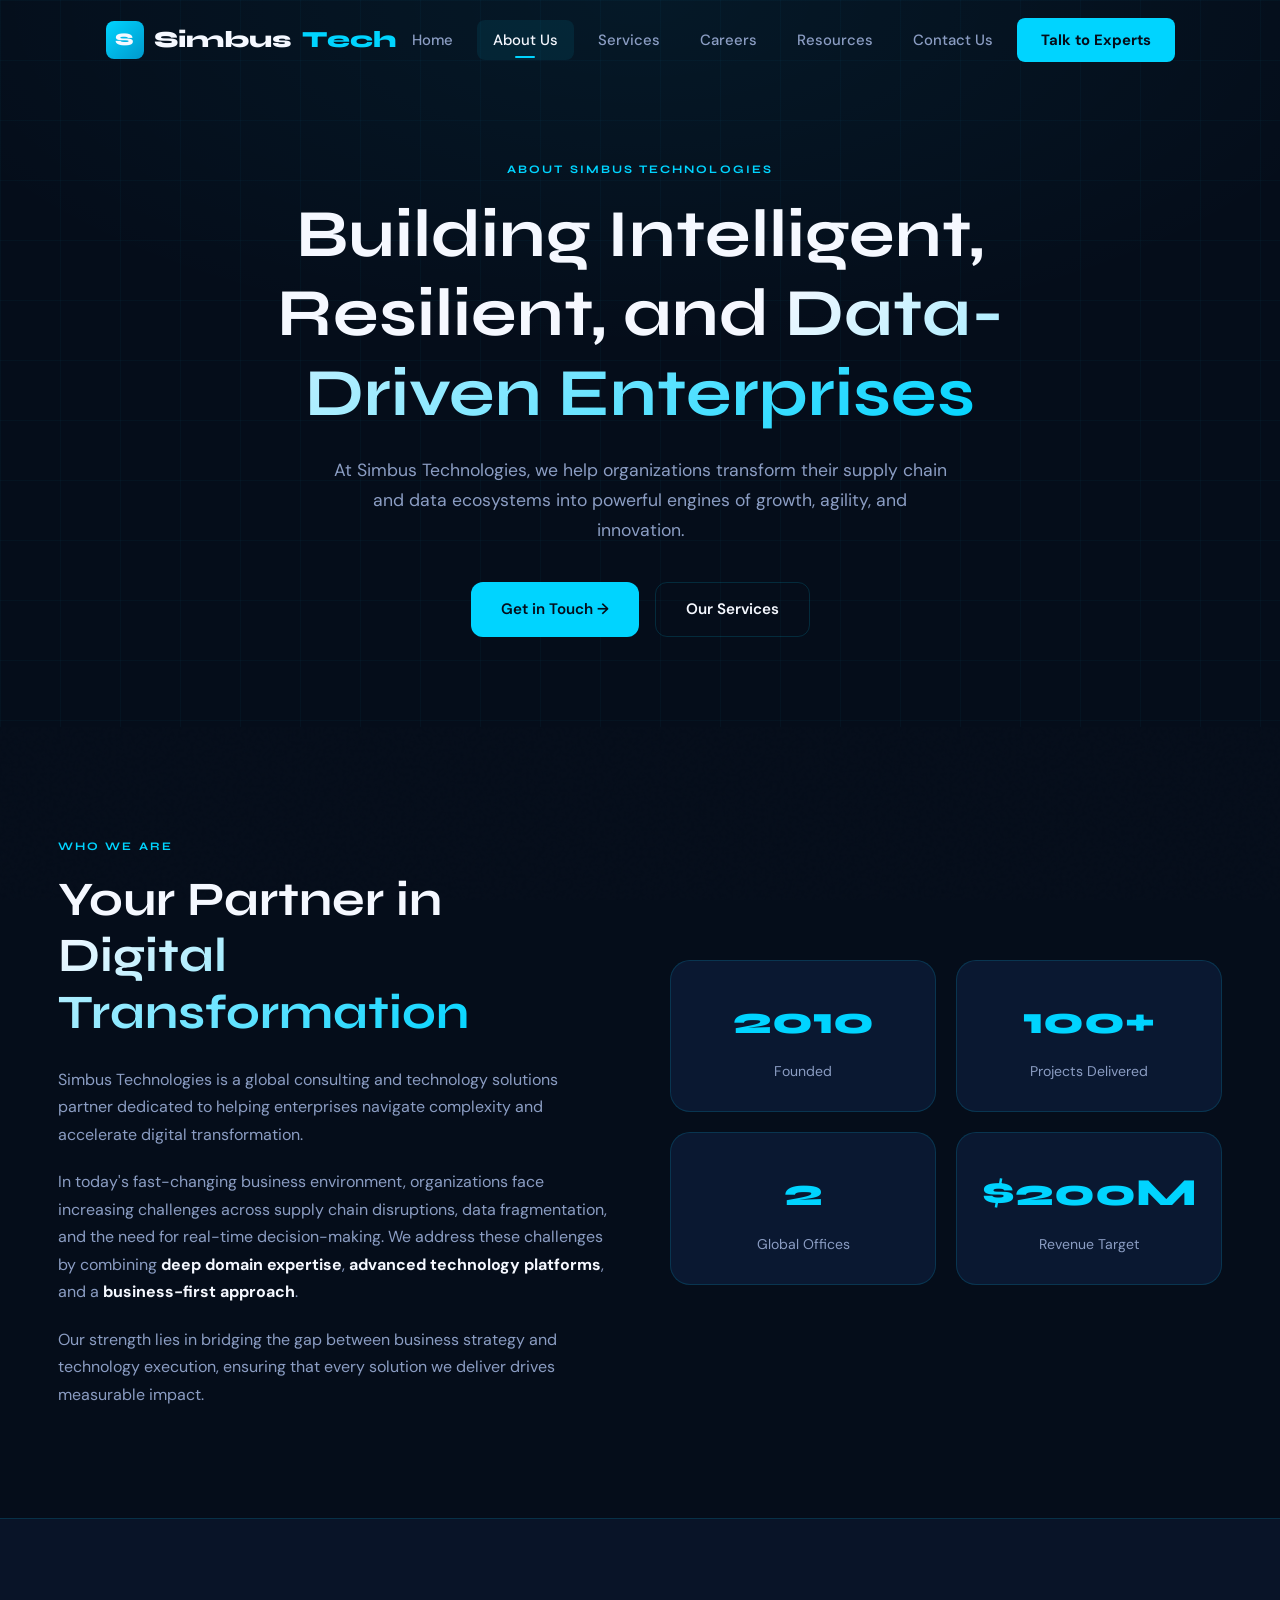
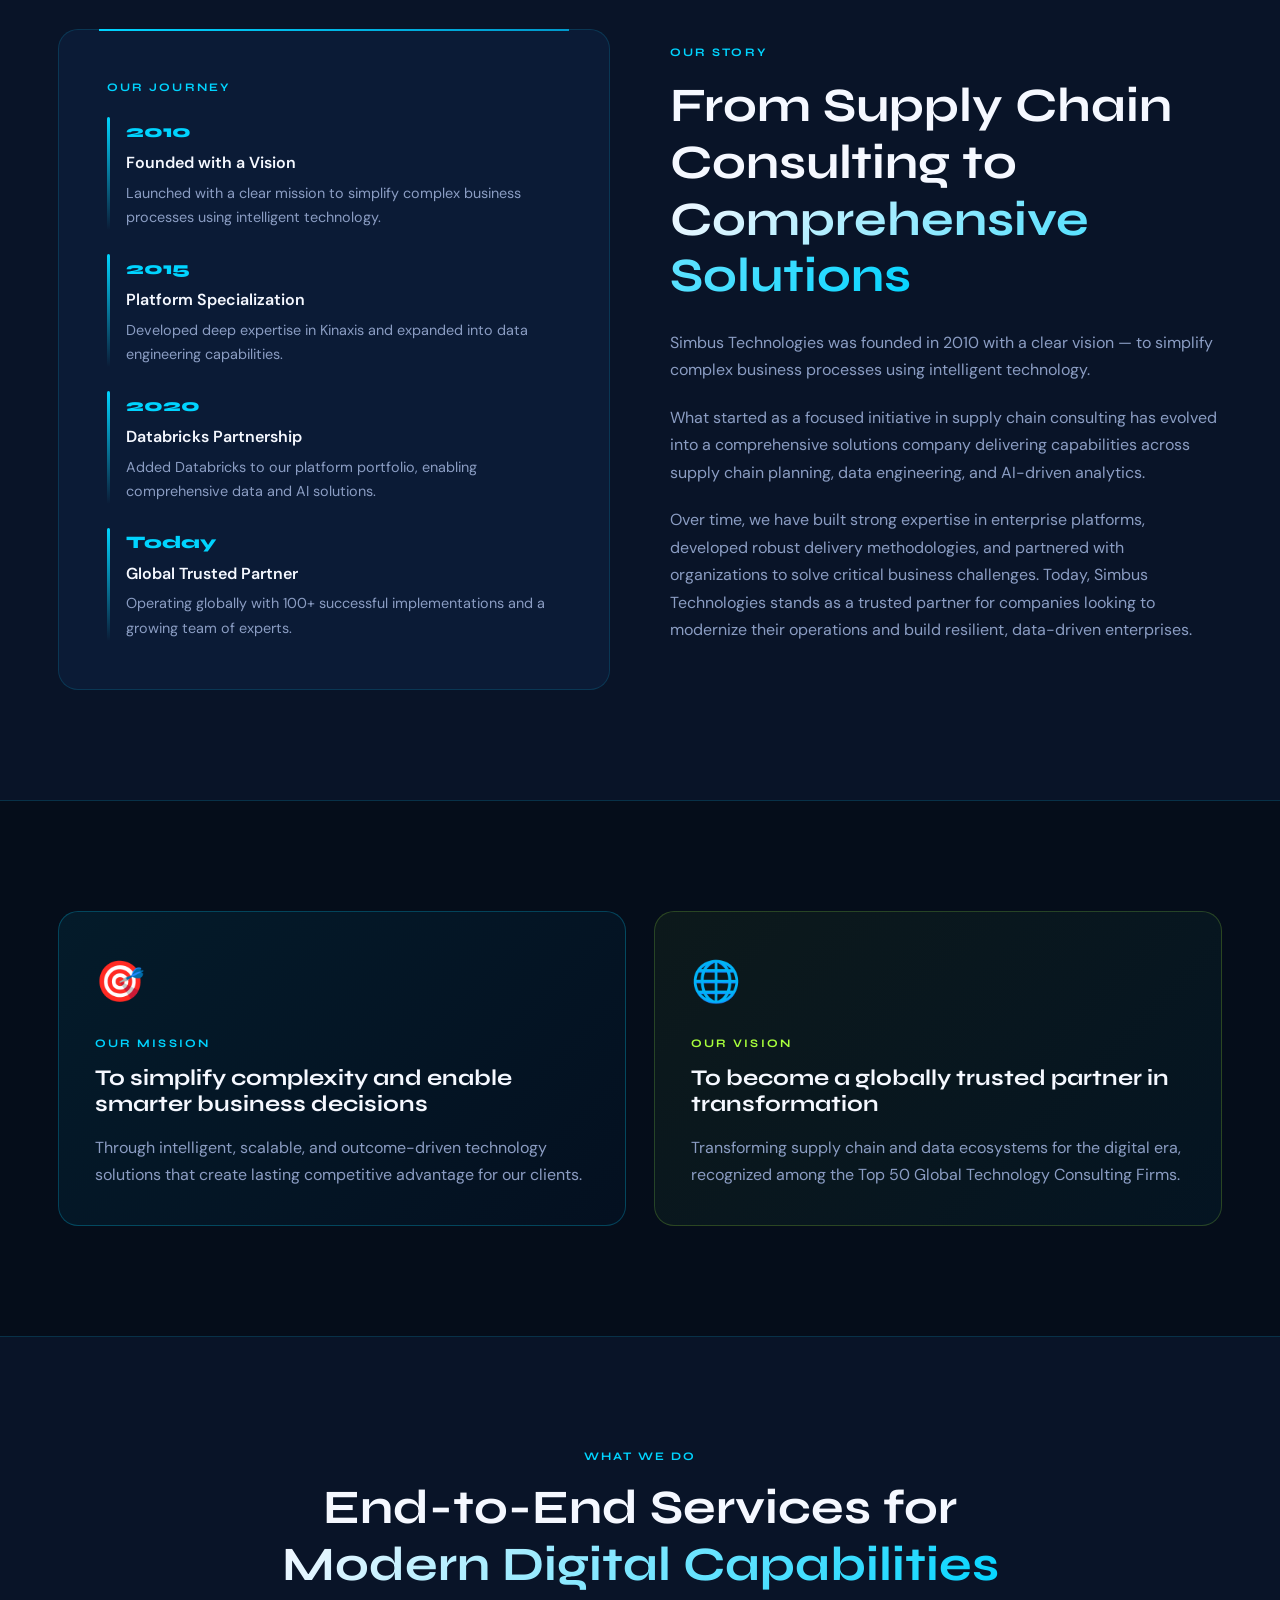
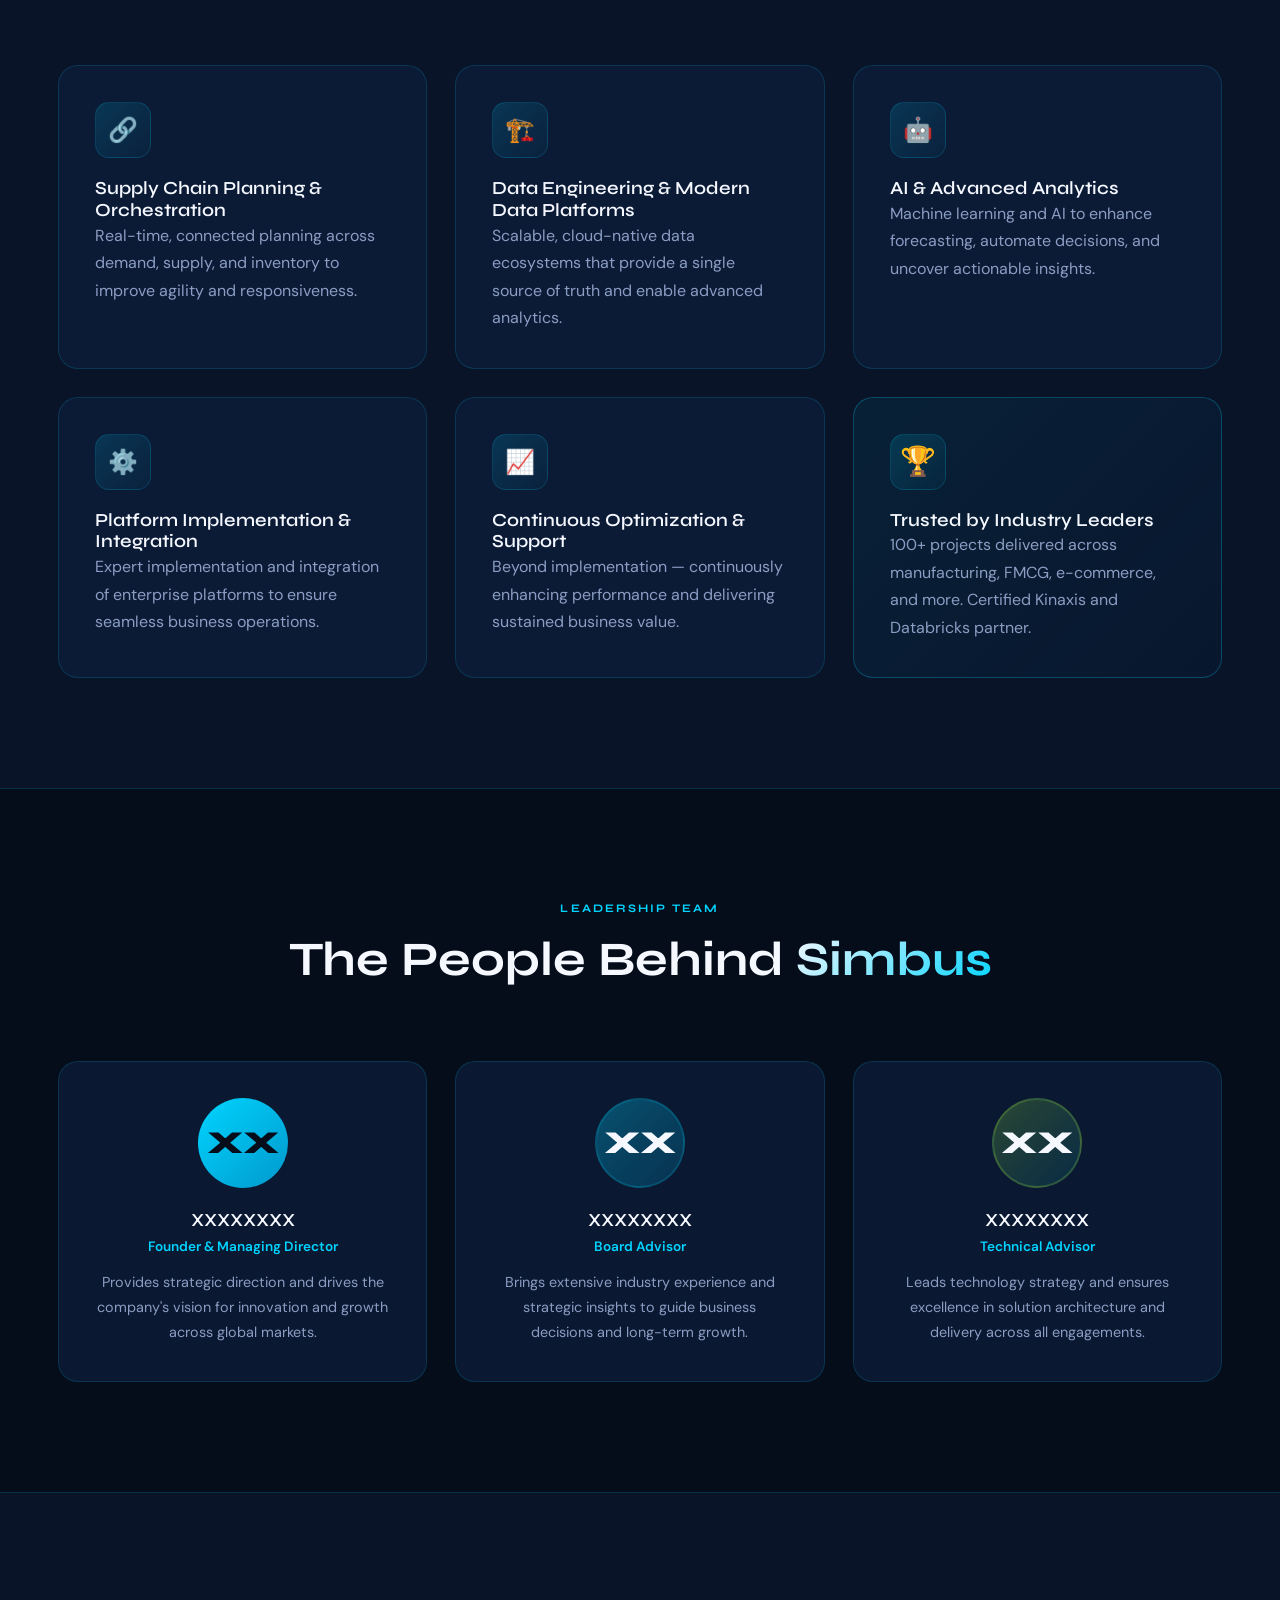
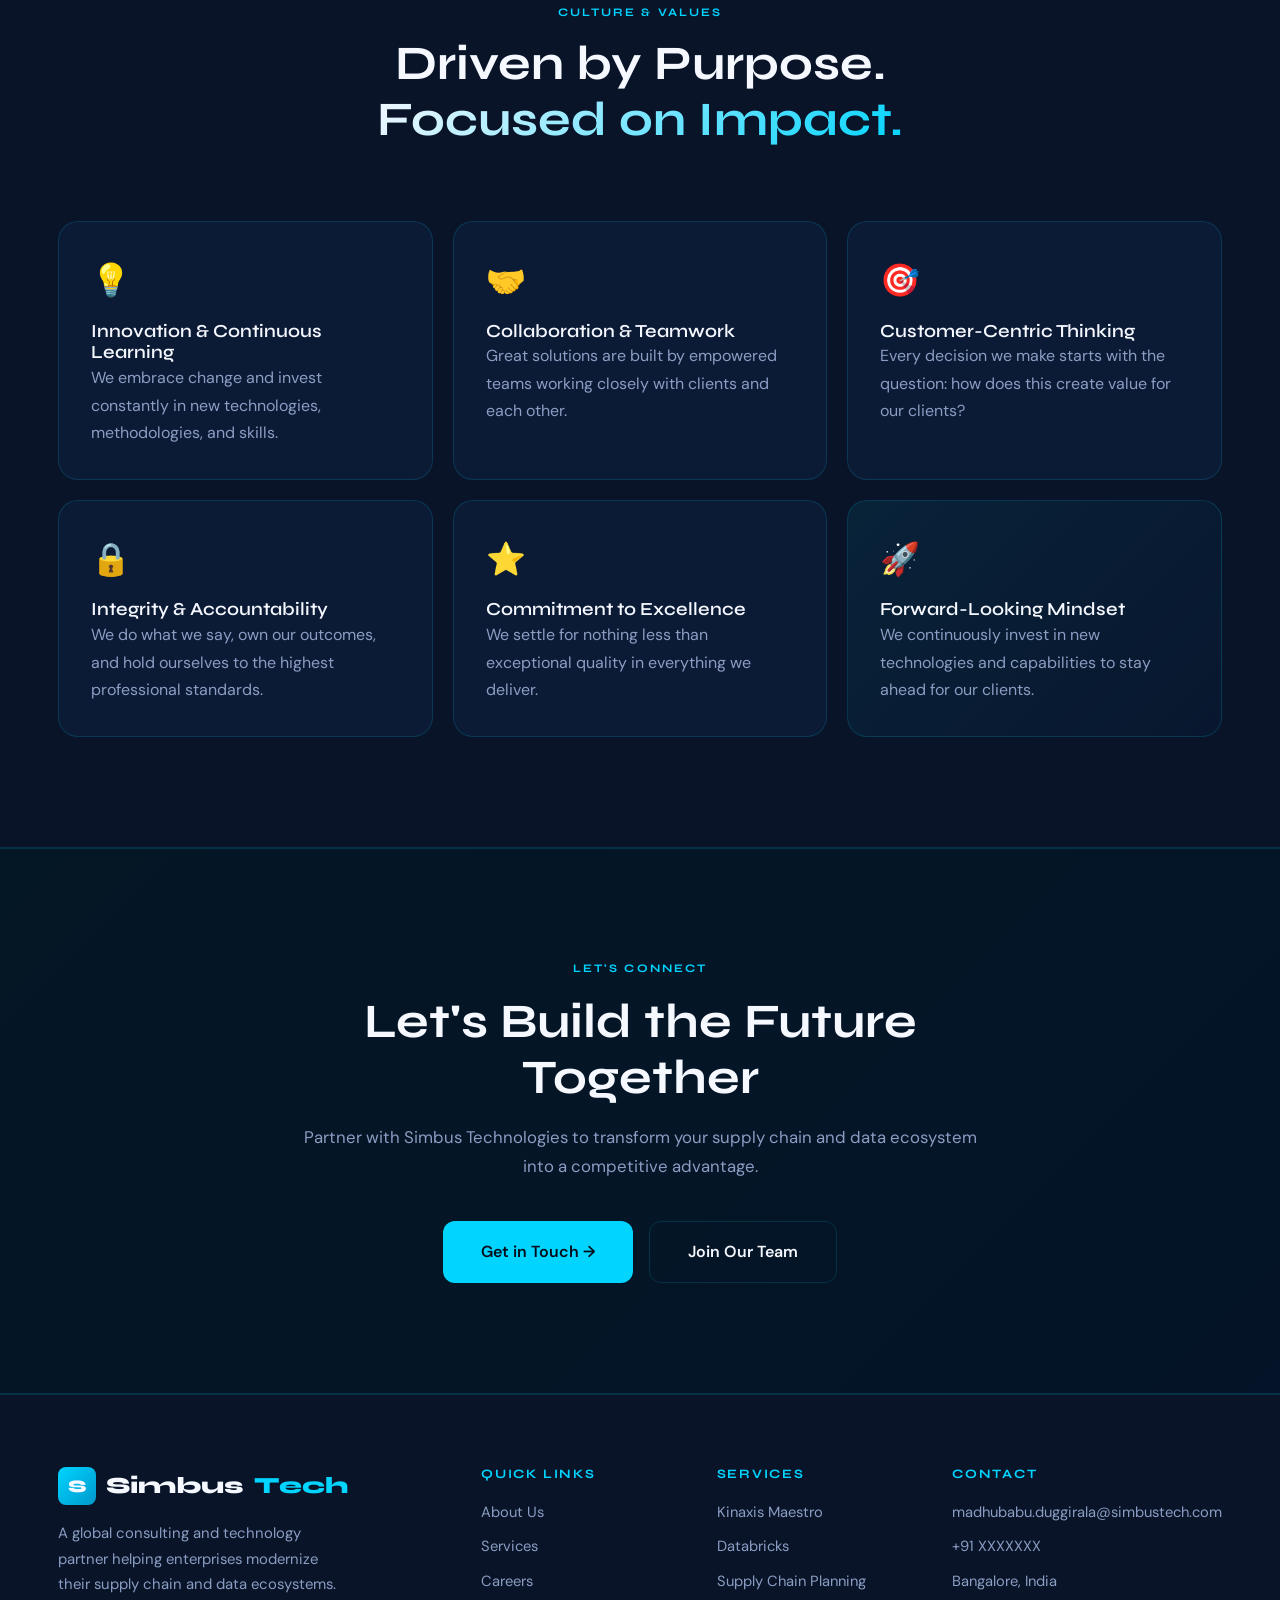
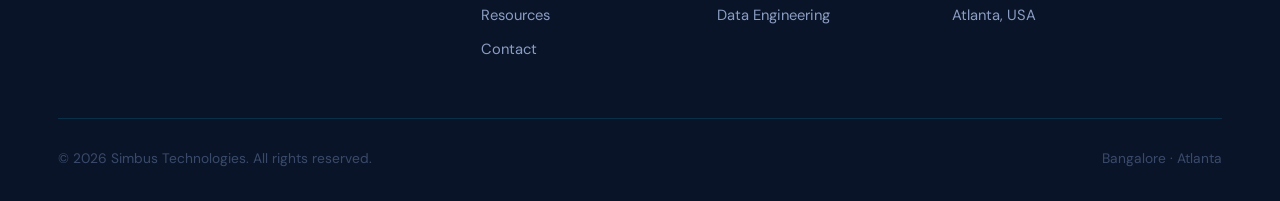
==== about.html @ a3c271dd "initial commit" ====
<!DOCTYPE html>
<html lang="en">
<head>
<meta charset="UTF-8">
<meta name="viewport" content="width=device-width, initial-scale=1.0">
<title>About Us — Simbus Technologies</title>
<meta name="description" content="Learn about Simbus Technologies — our story, mission, vision, leadership team, and the values that drive us.">
<link rel="stylesheet" href="css/styles.css">
<link rel="icon" href="data:image/svg+xml,<svg xmlns='http://www.w3.org/2000/svg' viewBox='0 0 32 32'><rect width='32' height='32' rx='8' fill='%2300D4FF'/><text y='22' x='5' font-size='18' font-family='sans-serif' font-weight='800' fill='%23050D1A'>S</text></svg>">
</head>
<body>

<!-- ── NAVIGATION ──────────────────────────────────────────── -->
<nav class="nav">
  <div class="container">
    <div class="nav-inner">
      <a href="index.html" class="logo">
        <div class="logo-icon">S</div>
        Simbus<span>Tech</span>
      </a>
      <div class="nav-links">
        <a href="index.html">Home</a>
        <a href="about.html" class="active">About Us</a>
        <a href="services.html">Services</a>
        <a href="careers.html">Careers</a>
        <a href="resources.html">Resources</a>
        <a href="contact.html">Contact Us</a>
        <a href="contact.html" class="btn btn-primary nav-cta">Talk to Experts</a>
      </div>
      <button class="hamburger" aria-label="Menu"><span></span><span></span><span></span></button>
    </div>
  </div>
</nav>
<div class="mobile-menu">
  <button class="mobile-menu-close">✕</button>
  <a href="index.html">Home</a>
  <a href="about.html">About Us</a>
  <a href="services.html">Services</a>
  <a href="careers.html">Careers</a>
  <a href="resources.html">Resources</a>
  <a href="contact.html">Contact Us</a>
</div>

<!-- ── PAGE HERO ───────────────────────────────────────────── -->
<section class="page-hero">
  <div class="page-hero-grid"></div>
  <div class="container">
    <div class="page-hero-content">
      <div class="label" style="margin-bottom:16px;">About Simbus Technologies</div>
      <h1>Building Intelligent, Resilient, and <span class="gradient-text">Data-Driven Enterprises</span></h1>
      <p>At Simbus Technologies, we help organizations transform their supply chain and data ecosystems into powerful engines of growth, agility, and innovation.</p>
      <div class="d-flex gap-16 justify-center flex-wrap">
        <a href="contact.html" class="btn btn-primary">Get in Touch →</a>
        <a href="services.html" class="btn btn-outline">Our Services</a>
      </div>
    </div>
  </div>
</section>

<!-- ── WHO WE ARE ──────────────────────────────────────────── -->
<section class="section">
  <div class="container">
    <div class="grid-2">
      <div class="fade-up">
        <div class="label" style="margin-bottom:16px;">Who We Are</div>
        <h2 style="margin-bottom:24px;">Your Partner in <span class="gradient-text">Digital Transformation</span></h2>
        <p style="margin-bottom:20px;">Simbus Technologies is a global consulting and technology solutions partner dedicated to helping enterprises navigate complexity and accelerate digital transformation.</p>
        <p style="margin-bottom:20px;">In today's fast-changing business environment, organizations face increasing challenges across supply chain disruptions, data fragmentation, and the need for real-time decision-making. We address these challenges by combining <strong style="color:var(--white);">deep domain expertise</strong>, <strong style="color:var(--white);">advanced technology platforms</strong>, and a <strong style="color:var(--white);">business-first approach</strong>.</p>
        <p>Our strength lies in bridging the gap between business strategy and technology execution, ensuring that every solution we deliver drives measurable impact.</p>
      </div>
      <div class="fade-up delay-2">
        <div style="display:grid;grid-template-columns:1fr 1fr;gap:20px;">
          <div class="card" style="text-align:center;padding:28px 20px;">
            <div style="font-size:2.4rem;font-family:var(--font-head);font-weight:800;color:var(--electric);margin-bottom:8px;">2010</div>
            <div style="font-size:0.88rem;color:var(--grey-300);">Founded</div>
          </div>
          <div class="card" style="text-align:center;padding:28px 20px;">
            <div style="font-size:2.4rem;font-family:var(--font-head);font-weight:800;color:var(--electric);margin-bottom:8px;">100+</div>
            <div style="font-size:0.88rem;color:var(--grey-300);">Projects Delivered</div>
          </div>
          <div class="card" style="text-align:center;padding:28px 20px;">
            <div style="font-size:2.4rem;font-family:var(--font-head);font-weight:800;color:var(--electric);margin-bottom:8px;">2</div>
            <div style="font-size:0.88rem;color:var(--grey-300);">Global Offices</div>
          </div>
          <div class="card" style="text-align:center;padding:28px 20px;">
            <div style="font-size:2.4rem;font-family:var(--font-head);font-weight:800;color:var(--electric);margin-bottom:8px;">$200M</div>
            <div style="font-size:0.88rem;color:var(--grey-300);">Revenue Target</div>
          </div>
        </div>
      </div>
    </div>
  </div>
</section>

<!-- ── OUR STORY ───────────────────────────────────────────── -->
<section class="section" style="background:var(--navy-mid);border-top:1px solid var(--border);border-bottom:1px solid var(--border);">
  <div class="container">
    <div class="grid-2">
      <div class="fade-up">
        <div style="position:relative;padding:48px;background:var(--card-bg);border:1px solid var(--border);border-radius:var(--radius-lg);">
          <div style="position:absolute;top:-1px;left:40px;right:40px;height:2px;background:linear-gradient(90deg,var(--electric),var(--electric-2));"></div>
          <div class="label" style="margin-bottom:20px;">Our Journey</div>
          <div style="display:flex;flex-direction:column;gap:24px;">
            <div style="display:flex;gap:16px;">
              <div style="width:3px;background:linear-gradient(180deg,var(--electric),transparent);border-radius:2px;flex-shrink:0;"></div>
              <div>
                <div style="font-family:var(--font-head);font-weight:800;color:var(--electric);font-size:1.1rem;margin-bottom:4px;">2010</div>
                <div style="font-weight:600;color:var(--white);margin-bottom:4px;">Founded with a Vision</div>
                <p style="font-size:0.9rem;">Launched with a clear mission to simplify complex business processes using intelligent technology.</p>
              </div>
            </div>
            <div style="display:flex;gap:16px;">
              <div style="width:3px;background:linear-gradient(180deg,var(--electric),transparent);border-radius:2px;flex-shrink:0;"></div>
              <div>
                <div style="font-family:var(--font-head);font-weight:800;color:var(--electric);font-size:1.1rem;margin-bottom:4px;">2015</div>
                <div style="font-weight:600;color:var(--white);margin-bottom:4px;">Platform Specialization</div>
                <p style="font-size:0.9rem;">Developed deep expertise in Kinaxis and expanded into data engineering capabilities.</p>
              </div>
            </div>
            <div style="display:flex;gap:16px;">
              <div style="width:3px;background:linear-gradient(180deg,var(--electric),transparent);border-radius:2px;flex-shrink:0;"></div>
              <div>
                <div style="font-family:var(--font-head);font-weight:800;color:var(--electric);font-size:1.1rem;margin-bottom:4px;">2020</div>
                <div style="font-weight:600;color:var(--white);margin-bottom:4px;">Databricks Partnership</div>
                <p style="font-size:0.9rem;">Added Databricks to our platform portfolio, enabling comprehensive data and AI solutions.</p>
              </div>
            </div>
            <div style="display:flex;gap:16px;">
              <div style="width:3px;background:linear-gradient(180deg,var(--electric),transparent);border-radius:2px;flex-shrink:0;"></div>
              <div>
                <div style="font-family:var(--font-head);font-weight:800;color:var(--electric);font-size:1.1rem;margin-bottom:4px;">Today</div>
                <div style="font-weight:600;color:var(--white);margin-bottom:4px;">Global Trusted Partner</div>
                <p style="font-size:0.9rem;">Operating globally with 100+ successful implementations and a growing team of experts.</p>
              </div>
            </div>
          </div>
        </div>
      </div>
      <div class="fade-up delay-2">
        <div class="label" style="margin-bottom:16px;">Our Story</div>
        <h2 style="margin-bottom:24px;">From Supply Chain Consulting to <span class="gradient-text">Comprehensive Solutions</span></h2>
        <p style="margin-bottom:20px;">Simbus Technologies was founded in 2010 with a clear vision — to simplify complex business processes using intelligent technology.</p>
        <p style="margin-bottom:20px;">What started as a focused initiative in supply chain consulting has evolved into a comprehensive solutions company delivering capabilities across supply chain planning, data engineering, and AI-driven analytics.</p>
        <p style="margin-bottom:32px;">Over time, we have built strong expertise in enterprise platforms, developed robust delivery methodologies, and partnered with organizations to solve critical business challenges. Today, Simbus Technologies stands as a trusted partner for companies looking to modernize their operations and build resilient, data-driven enterprises.</p>
      </div>
    </div>
  </div>
</section>

<!-- ── MISSION & VISION ────────────────────────────────────── -->
<section class="section">
  <div class="container">
    <div style="display:grid;grid-template-columns:1fr 1fr;gap:28px;" class="fade-up">
      <div class="card" style="background:linear-gradient(135deg,rgba(0,212,255,0.07),rgba(0,99,204,0.04));border-color:rgba(0,212,255,0.25);">
        <div style="font-size:2.5rem;margin-bottom:20px;">🎯</div>
        <div class="label" style="margin-bottom:12px;">Our Mission</div>
        <h3 style="margin-bottom:16px;font-size:1.4rem;">To simplify complexity and enable smarter business decisions</h3>
        <p>Through intelligent, scalable, and outcome-driven technology solutions that create lasting competitive advantage for our clients.</p>
      </div>
      <div class="card" style="background:linear-gradient(135deg,rgba(168,255,60,0.05),rgba(0,212,255,0.04));border-color:rgba(168,255,60,0.2);">
        <div style="font-size:2.5rem;margin-bottom:20px;">🌐</div>
        <div class="label" style="margin-bottom:12px;color:var(--lime);">Our Vision</div>
        <h3 style="margin-bottom:16px;font-size:1.4rem;">To become a globally trusted partner in transformation</h3>
        <p>Transforming supply chain and data ecosystems for the digital era, recognized among the Top 50 Global Technology Consulting Firms.</p>
      </div>
    </div>
  </div>
</section>

<!-- ── WHAT WE DO ──────────────────────────────────────────── -->
<section class="section" style="background:var(--navy-mid);border-top:1px solid var(--border);border-bottom:1px solid var(--border);">
  <div class="container">
    <div class="section-header fade-up">
      <div class="label">What We Do</div>
      <h2>End-to-End Services for <span class="gradient-text">Modern Digital Capabilities</span></h2>
    </div>
    <div class="grid-3">
      <div class="card fade-up delay-1">
        <div class="card-icon">🔗</div>
        <h4>Supply Chain Planning & Orchestration</h4>
        <p>Real-time, connected planning across demand, supply, and inventory to improve agility and responsiveness.</p>
      </div>
      <div class="card fade-up delay-2">
        <div class="card-icon">🏗️</div>
        <h4>Data Engineering & Modern Data Platforms</h4>
        <p>Scalable, cloud-native data ecosystems that provide a single source of truth and enable advanced analytics.</p>
      </div>
      <div class="card fade-up delay-3">
        <div class="card-icon">🤖</div>
        <h4>AI & Advanced Analytics</h4>
        <p>Machine learning and AI to enhance forecasting, automate decisions, and uncover actionable insights.</p>
      </div>
      <div class="card fade-up delay-1">
        <div class="card-icon">⚙️</div>
        <h4>Platform Implementation & Integration</h4>
        <p>Expert implementation and integration of enterprise platforms to ensure seamless business operations.</p>
      </div>
      <div class="card fade-up delay-2">
        <div class="card-icon">📈</div>
        <h4>Continuous Optimization & Support</h4>
        <p>Beyond implementation — continuously enhancing performance and delivering sustained business value.</p>
      </div>
      <div class="card fade-up delay-3" style="background:linear-gradient(135deg,rgba(0,212,255,0.07),rgba(0,99,204,0.04));border-color:rgba(0,212,255,0.25);">
        <div class="card-icon" style="font-size:1.8rem;">🏆</div>
        <h4>Trusted by Industry Leaders</h4>
        <p>100+ projects delivered across manufacturing, FMCG, e-commerce, and more. Certified Kinaxis and Databricks partner.</p>
      </div>
    </div>
  </div>
</section>

<!-- ── LEADERSHIP TEAM ─────────────────────────────────────── -->
<section class="section">
  <div class="container">
    <div class="section-header fade-up">
      <div class="label">Leadership Team</div>
      <h2>The People Behind <span class="gradient-text">Simbus</span></h2>
    </div>
    <div class="grid-3">
      <div class="card fade-up delay-1" style="text-align:center;">
        <div style="width:90px;height:90px;border-radius:50%;background:linear-gradient(135deg,var(--electric),var(--electric-2));display:flex;align-items:center;justify-content:center;font-size:2rem;font-family:var(--font-head);font-weight:800;color:var(--navy);margin:0 auto 22px;">XX</div>
        <h4 style="font-size:1.15rem;margin-bottom:4px;">XXXXXXXX</h4>
        <div style="color:var(--electric);font-size:0.85rem;font-weight:600;margin-bottom:12px;">Founder & Managing Director</div>
        <p style="font-size:0.9rem;">Provides strategic direction and drives the company's vision for innovation and growth across global markets.</p>
      </div>
      <div class="card fade-up delay-2" style="text-align:center;">
        <div style="width:90px;height:90px;border-radius:50%;background:linear-gradient(135deg,rgba(0,212,255,0.3),rgba(0,153,204,0.2));border:2px solid var(--border);display:flex;align-items:center;justify-content:center;font-size:2rem;font-family:var(--font-head);font-weight:800;color:var(--white);margin:0 auto 22px;">XX</div>
        <h4 style="font-size:1.15rem;margin-bottom:4px;">XXXXXXXX</h4>
        <div style="color:var(--electric);font-size:0.85rem;font-weight:600;margin-bottom:12px;">Board Advisor</div>
        <p style="font-size:0.9rem;">Brings extensive industry experience and strategic insights to guide business decisions and long-term growth.</p>
      </div>
      <div class="card fade-up delay-3" style="text-align:center;">
        <div style="width:90px;height:90px;border-radius:50%;background:linear-gradient(135deg,rgba(168,255,60,0.2),rgba(0,212,255,0.1));border:2px solid rgba(168,255,60,0.2);display:flex;align-items:center;justify-content:center;font-size:2rem;font-family:var(--font-head);font-weight:800;color:var(--white);margin:0 auto 22px;">XX</div>
        <h4 style="font-size:1.15rem;margin-bottom:4px;">XXXXXXXX</h4>
        <div style="color:var(--electric);font-size:0.85rem;font-weight:600;margin-bottom:12px;">Technical Advisor</div>
        <p style="font-size:0.9rem;">Leads technology strategy and ensures excellence in solution architecture and delivery across all engagements.</p>
      </div>
    </div>
  </div>
</section>

<!-- ── VALUES & CULTURE ────────────────────────────────────── -->
<section class="section" style="background:var(--navy-mid);border-top:1px solid var(--border);border-bottom:1px solid var(--border);">
  <div class="container">
    <div class="section-header fade-up">
      <div class="label">Culture & Values</div>
      <h2>Driven by Purpose. <span class="gradient-text">Focused on Impact.</span></h2>
    </div>
    <div class="grid-3" style="gap:20px;">
      <div class="benefit-card fade-up delay-1">
        <div class="benefit-icon">💡</div>
        <h4>Innovation & Continuous Learning</h4>
        <p>We embrace change and invest constantly in new technologies, methodologies, and skills.</p>
      </div>
      <div class="benefit-card fade-up delay-2">
        <div class="benefit-icon">🤝</div>
        <h4>Collaboration & Teamwork</h4>
        <p>Great solutions are built by empowered teams working closely with clients and each other.</p>
      </div>
      <div class="benefit-card fade-up delay-3">
        <div class="benefit-icon">🎯</div>
        <h4>Customer-Centric Thinking</h4>
        <p>Every decision we make starts with the question: how does this create value for our clients?</p>
      </div>
      <div class="benefit-card fade-up delay-1">
        <div class="benefit-icon">🔒</div>
        <h4>Integrity & Accountability</h4>
        <p>We do what we say, own our outcomes, and hold ourselves to the highest professional standards.</p>
      </div>
      <div class="benefit-card fade-up delay-2">
        <div class="benefit-icon">⭐</div>
        <h4>Commitment to Excellence</h4>
        <p>We settle for nothing less than exceptional quality in everything we deliver.</p>
      </div>
      <div class="benefit-card fade-up delay-3" style="background:linear-gradient(135deg,rgba(0,212,255,0.08),rgba(0,99,204,0.04));border-color:var(--border);">
        <div class="benefit-icon">🚀</div>
        <h4>Forward-Looking Mindset</h4>
        <p>We continuously invest in new technologies and capabilities to stay ahead for our clients.</p>
      </div>
    </div>
  </div>
</section>

<!-- ── CTA ─────────────────────────────────────────────────── -->
<section class="section cta-section">
  <div class="container">
    <div class="fade-up" style="max-width:680px;margin:0 auto;">
      <div class="label" style="margin-bottom:16px;">Let's Connect</div>
      <h2>Let's Build the Future Together</h2>
      <p>Partner with Simbus Technologies to transform your supply chain and data ecosystem into a competitive advantage.</p>
      <div class="cta-btns">
        <a href="contact.html" class="btn btn-primary btn-lg">Get in Touch →</a>
        <a href="careers.html" class="btn btn-outline btn-lg">Join Our Team</a>
      </div>
    </div>
  </div>
</section>

<!-- ── FOOTER ──────────────────────────────────────────────── -->
<footer>
  <div class="container">
    <div class="footer-grid">
      <div class="footer-brand">
        <a href="index.html" class="logo"><div class="logo-icon">S</div>Simbus<span>Tech</span></a>
        <p>A global consulting and technology partner helping enterprises modernize their supply chain and data ecosystems.</p>
      </div>
      <div class="footer-col">
        <h5>Quick Links</h5>
        <div class="footer-links">
          <a href="about.html">About Us</a><a href="services.html">Services</a><a href="careers.html">Careers</a><a href="resources.html">Resources</a><a href="contact.html">Contact</a>
        </div>
      </div>
      <div class="footer-col">
        <h5>Services</h5>
        <div class="footer-links">
          <a href="services.html">Kinaxis Maestro</a><a href="services.html">Databricks</a><a href="services.html">Supply Chain Planning</a><a href="services.html">Data Engineering</a>
        </div>
      </div>
      <div class="footer-col">
        <h5>Contact</h5>
        <div class="footer-links">
          <a href="mailto:madhubabu.duggirala@simbustech.com">madhubabu.duggirala@simbustech.com</a><a href="tel:+919390270146">+91 XXXXXXX</a><a href="#">Bangalore, India</a><a href="#">Atlanta, USA</a>
        </div>
      </div>
    </div>
    <div class="footer-bottom">
      <span>© 2026 Simbus Technologies. All rights reserved.</span>
      <span>Bangalore · Atlanta</span>
    </div>
  </div>
</footer>

<script src="js/main.js"></script>
</body>
</html>
---- css/styles.css ----
/* ============================================================
   SIMBUS TECHNOLOGIES — Design System
   Inspired by: Accenture, Bristlecone, Thoughtcentric
   Aesthetic: Enterprise-grade dark intelligence + electric accents
   ============================================================ */

@import url('https://fonts.googleapis.com/css2?family=Syne:wght@400;500;600;700;800&family=DM+Sans:ital,wght@0,300;0,400;0,500;0,600;1,300&display=swap');

/* ─── TOKENS ──────────────────────────────────────────────── */
:root {
  --navy:       #050D1A;
  --navy-mid:   #091428;
  --navy-light: #0E1F3D;
  --electric:   #00D4FF;
  --electric-2: #0099CC;
  --lime:       #A8FF3C;
  --white:      #F5F8FF;
  --grey-300:   #8B9DC3;
  --grey-500:   #3A4A6B;
  --grey-700:   #1A2540;
  --card-bg:    rgba(14,31,61,0.7);
  --border:     rgba(0,212,255,0.15);
  --glow:       0 0 40px rgba(0,212,255,0.18);
  --radius:     12px;
  --radius-lg:  20px;
  --font-head:  'Syne', sans-serif;
  --font-body:  'DM Sans', sans-serif;
  --nav-h:      80px;
  --transition: all 0.35s cubic-bezier(0.25,0.46,0.45,0.94);
}

/* ─── RESET ───────────────────────────────────────────────── */
*, *::before, *::after { box-sizing: border-box; margin: 0; padding: 0; }
html { scroll-behavior: smooth; }
body {
  font-family: var(--font-body);
  background: var(--navy);
  color: var(--white);
  font-size: 16px;
  line-height: 1.65;
  overflow-x: hidden;
  -webkit-font-smoothing: antialiased;
}
img { max-width: 100%; display: block; }
a { text-decoration: none; color: inherit; }
ul { list-style: none; }

/* ─── NOISE TEXTURE OVERLAY ────────────────────────────────── */
body::before {
  content: '';
  position: fixed;
  inset: 0;
  background-image: url("data:image/svg+xml,%3Csvg viewBox='0 0 256 256' xmlns='http://www.w3.org/2000/svg'%3E%3Cfilter id='noise'%3E%3CfeTurbulence type='fractalNoise' baseFrequency='0.9' numOctaves='4' stitchTiles='stitch'/%3E%3C/filter%3E%3Crect width='100%25' height='100%25' filter='url(%23noise)' opacity='0.035'/%3E%3C/svg%3E");
  pointer-events: none;
  z-index: 0;
  opacity: 0.4;
}

/* ─── TYPOGRAPHY ──────────────────────────────────────────── */
h1,h2,h3,h4,h5 { font-family: var(--font-head); font-weight: 700; line-height: 1.18; }
h1 { font-size: clamp(2.4rem, 5.5vw, 4.2rem); }
h2 { font-size: clamp(1.9rem, 3.8vw, 3rem); }
h3 { font-size: clamp(1.3rem, 2.2vw, 1.75rem); }
h4 { font-size: 1.15rem; font-weight: 600; }
p  { color: var(--grey-300); line-height: 1.72; }

.label {
  font-family: var(--font-head);
  font-size: 0.72rem;
  font-weight: 700;
  letter-spacing: 0.18em;
  text-transform: uppercase;
  color: var(--electric);
}

.gradient-text {
  background: linear-gradient(135deg, var(--white) 0%, var(--electric) 100%);
  -webkit-background-clip: text;
  -webkit-text-fill-color: transparent;
  background-clip: text;
}

/* ─── LAYOUT ──────────────────────────────────────────────── */
.container { max-width: 1220px; margin: 0 auto; padding: 0 28px; }
.section { padding: 110px 0; position: relative; }
.section-sm { padding: 70px 0; }
.grid-2 { display: grid; grid-template-columns: 1fr 1fr; gap: 60px; align-items: center; }
.grid-3 { display: grid; grid-template-columns: repeat(3,1fr); gap: 28px; }
.grid-4 { display: grid; grid-template-columns: repeat(4,1fr); gap: 24px; }

/* ─── NAVIGATION ──────────────────────────────────────────── */
.nav {
  position: fixed;
  top: 0; left: 0; right: 0;
  height: var(--nav-h);
  z-index: 1000;
  display: flex;
  align-items: center;
  transition: var(--transition);
  background: rgba(5,13,26,0.0);
}
.nav.scrolled {
  background: rgba(5,13,26,0.97);
  backdrop-filter: blur(20px);
  border-bottom: 1px solid var(--border);
  box-shadow: 0 4px 40px rgba(0,0,0,0.5);
}
.nav-inner {
  display: flex;
  align-items: center;
  justify-content: space-between;
  width: 100%;
}
.logo {
  font-family: var(--font-head);
  font-size: 1.45rem;
  font-weight: 800;
  display: flex;
  align-items: center;
  gap: 10px;
}
.logo-icon {
  width: 38px; height: 38px;
  background: linear-gradient(135deg, var(--electric), var(--electric-2));
  border-radius: 8px;
  display: flex;
  align-items: center;
  justify-content: center;
  font-size: 1.1rem;
}
.logo span { color: var(--electric); }

.nav-links { display: flex; align-items: center; gap: 8px; }
.nav-links a {
  font-size: 0.93rem;
  font-weight: 500;
  padding: 8px 16px;
  border-radius: 8px;
  color: var(--grey-300);
  transition: var(--transition);
  position: relative;
}
.nav-links a:hover, .nav-links a.active {
  color: var(--white);
  background: rgba(0,212,255,0.08);
}
.nav-links a.active::after {
  content: '';
  position: absolute;
  bottom: 2px; left: 50%;
  transform: translateX(-50%);
  width: 20px; height: 2px;
  background: var(--electric);
  border-radius: 2px;
}

.nav-cta {
  background: var(--electric) !important;
  color: var(--navy) !important;
  font-weight: 700 !important;
  padding: 10px 24px !important;
  border-radius: 8px !important;
  transition: var(--transition) !important;
}
.nav-cta:hover { background: var(--lime) !important; transform: translateY(-1px); }

.hamburger {
  display: none;
  flex-direction: column;
  gap: 5px;
  cursor: pointer;
  padding: 8px;
  background: none;
  border: none;
}
.hamburger span {
  display: block;
  width: 24px; height: 2px;
  background: var(--white);
  border-radius: 2px;
  transition: var(--transition);
}

/* ─── BUTTONS ─────────────────────────────────────────────── */
.btn {
  display: inline-flex;
  align-items: center;
  gap: 8px;
  font-family: var(--font-body);
  font-size: 0.95rem;
  font-weight: 600;
  padding: 14px 30px;
  border-radius: var(--radius);
  border: none;
  cursor: pointer;
  transition: var(--transition);
  position: relative;
  overflow: hidden;
}
.btn-primary {
  background: var(--electric);
  color: var(--navy);
}
.btn-primary:hover {
  background: var(--lime);
  transform: translateY(-2px);
  box-shadow: 0 10px 40px rgba(0,212,255,0.3);
}
.btn-outline {
  background: transparent;
  color: var(--white);
  border: 1.5px solid var(--border);
}
.btn-outline:hover {
  border-color: var(--electric);
  color: var(--electric);
  background: rgba(0,212,255,0.06);
}
.btn-ghost {
  background: rgba(0,212,255,0.1);
  color: var(--electric);
  border: 1px solid var(--border);
}
.btn-ghost:hover {
  background: rgba(0,212,255,0.2);
  transform: translateY(-1px);
}
.btn-lg { padding: 17px 38px; font-size: 1rem; }
.btn-icon { font-size: 1rem; }

/* ─── CARDS ───────────────────────────────────────────────── */
.card {
  background: var(--card-bg);
  border: 1px solid var(--border);
  border-radius: var(--radius-lg);
  padding: 36px;
  transition: var(--transition);
  position: relative;
  overflow: hidden;
}
.card::before {
  content: '';
  position: absolute;
  top: 0; left: 0; right: 0;
  height: 2px;
  background: linear-gradient(90deg, transparent, var(--electric), transparent);
  opacity: 0;
  transition: var(--transition);
}
.card:hover {
  border-color: rgba(0,212,255,0.35);
  transform: translateY(-6px);
  box-shadow: var(--glow);
}
.card:hover::before { opacity: 1; }

.card-icon {
  width: 56px; height: 56px;
  border-radius: 14px;
  background: linear-gradient(135deg, rgba(0,212,255,0.15), rgba(0,153,204,0.05));
  border: 1px solid var(--border);
  display: flex;
  align-items: center;
  justify-content: center;
  font-size: 1.5rem;
  margin-bottom: 20px;
}

/* ─── DIVIDERS & DECORATORS ───────────────────────────────── */
.section-header { text-align: center; max-width: 720px; margin: 0 auto 72px; }
.section-header .label { margin-bottom: 14px; }
.section-header h2 { margin-bottom: 18px; }
.section-header p { font-size: 1.05rem; }

.divider {
  height: 1px;
  background: linear-gradient(90deg, transparent, var(--border), transparent);
  margin: 0;
}

/* ─── HERO ─────────────────────────────────────────────────── */
.hero {
  min-height: 100vh;
  display: flex;
  align-items: center;
  position: relative;
  overflow: hidden;
  padding-top: var(--nav-h);
}
.hero-bg {
  position: absolute;
  inset: 0;
  background:
    radial-gradient(ellipse 80% 60% at 70% 50%, rgba(0,212,255,0.07) 0%, transparent 60%),
    radial-gradient(ellipse 50% 80% at 20% 20%, rgba(0,99,204,0.08) 0%, transparent 50%),
    linear-gradient(180deg, var(--navy) 0%, var(--navy-mid) 100%);
}
.hero-grid {
  position: absolute;
  inset: 0;
  background-image:
    linear-gradient(rgba(0,212,255,0.04) 1px, transparent 1px),
    linear-gradient(90deg, rgba(0,212,255,0.04) 1px, transparent 1px);
  background-size: 60px 60px;
  mask-image: radial-gradient(ellipse 80% 80% at 50% 50%, black 0%, transparent 70%);
}
.hero-content { position: relative; z-index: 1; max-width: 760px; }
.hero-eyebrow {
  display: inline-flex;
  align-items: center;
  gap: 10px;
  background: rgba(0,212,255,0.08);
  border: 1px solid var(--border);
  border-radius: 50px;
  padding: 7px 18px;
  font-size: 0.82rem;
  font-weight: 600;
  letter-spacing: 0.1em;
  text-transform: uppercase;
  color: var(--electric);
  margin-bottom: 28px;
}
.hero-eyebrow::before {
  content: '';
  width: 8px; height: 8px;
  border-radius: 50%;
  background: var(--electric);
  animation: pulse 2s infinite;
}
@keyframes pulse {
  0%,100% { opacity: 1; transform: scale(1); }
  50% { opacity: 0.4; transform: scale(0.7); }
}
.hero h1 { margin-bottom: 24px; }
.hero p { font-size: 1.15rem; max-width: 580px; margin-bottom: 44px; }
.hero-ctas { display: flex; gap: 16px; flex-wrap: wrap; }

.hero-stats {
  display: flex;
  gap: 48px;
  margin-top: 80px;
  padding-top: 48px;
  border-top: 1px solid var(--border);
}
.stat-item { }
.stat-num {
  font-family: var(--font-head);
  font-size: 2.2rem;
  font-weight: 800;
  color: var(--white);
  display: block;
}
.stat-num span { color: var(--electric); }
.stat-label { font-size: 0.85rem; color: var(--grey-300); }

/* ─── FLOATING CARD ───────────────────────────────────────── */
.hero-visual {
  position: relative;
  display: flex;
  align-items: center;
  justify-content: center;
}
.floating-card {
  background: var(--card-bg);
  border: 1px solid var(--border);
  border-radius: var(--radius-lg);
  padding: 32px;
  backdrop-filter: blur(20px);
  box-shadow: 0 30px 80px rgba(0,0,0,0.5), var(--glow);
  animation: floatCard 6s ease-in-out infinite;
  width: 100%;
  max-width: 400px;
}
@keyframes floatCard {
  0%,100% { transform: translateY(0); }
  50% { transform: translateY(-12px); }
}
.platform-badge {
  display: inline-flex;
  align-items: center;
  gap: 8px;
  background: rgba(0,212,255,0.1);
  border: 1px solid var(--border);
  border-radius: 8px;
  padding: 8px 14px;
  font-size: 0.85rem;
  font-weight: 600;
  color: var(--electric);
  margin-bottom: 8px;
  width: 100%;
}

/* ─── PARTNERS STRIP ──────────────────────────────────────── */
.partners {
  padding: 50px 0;
  background: var(--navy-mid);
  border-top: 1px solid var(--border);
  border-bottom: 1px solid var(--border);
}
.partners-inner {
  display: flex;
  align-items: center;
  justify-content: center;
  gap: 60px;
  flex-wrap: wrap;
}
.partner-logo {
  font-family: var(--font-head);
  font-size: 1.1rem;
  font-weight: 700;
  color: var(--grey-500);
  transition: var(--transition);
  letter-spacing: 0.05em;
}
.partner-logo:hover { color: var(--grey-300); }

/* ─── FEATURES ────────────────────────────────────────────── */
.feature-list { display: flex; flex-direction: column; gap: 20px; }
.feature-item {
  display: flex;
  gap: 16px;
  padding: 20px;
  border-radius: var(--radius);
  background: rgba(0,212,255,0.03);
  border: 1px solid transparent;
  transition: var(--transition);
}
.feature-item:hover { border-color: var(--border); background: rgba(0,212,255,0.06); }
.feature-num {
  font-family: var(--font-head);
  font-size: 1.4rem;
  font-weight: 800;
  color: rgba(0,212,255,0.25);
  min-width: 36px;
}
.feature-text h4 { margin-bottom: 4px; font-size: 1rem; }
.feature-text p { font-size: 0.9rem; }

/* ─── PLATFORM SECTION ────────────────────────────────────── */
.platform-tab-btns {
  display: flex;
  gap: 12px;
  justify-content: center;
  margin-bottom: 56px;
  flex-wrap: wrap;
}
.tab-btn {
  padding: 12px 28px;
  border-radius: 50px;
  border: 1.5px solid var(--border);
  background: transparent;
  color: var(--grey-300);
  font-family: var(--font-body);
  font-weight: 600;
  font-size: 0.95rem;
  cursor: pointer;
  transition: var(--transition);
}
.tab-btn.active, .tab-btn:hover {
  background: var(--electric);
  color: var(--navy);
  border-color: var(--electric);
}
.tab-panel { display: none; }
.tab-panel.active { display: block; }

/* ─── IMPACT NUMBERS ──────────────────────────────────────── */
.impact-grid {
  display: grid;
  grid-template-columns: repeat(4,1fr);
  gap: 2px;
  background: var(--border);
  border-radius: var(--radius-lg);
  overflow: hidden;
}
.impact-item {
  background: var(--navy-light);
  padding: 48px 32px;
  text-align: center;
  transition: var(--transition);
}
.impact-item:hover { background: rgba(0,212,255,0.06); }
.impact-num {
  font-family: var(--font-head);
  font-size: 3rem;
  font-weight: 800;
  color: var(--electric);
  display: block;
  margin-bottom: 8px;
}
.impact-label { font-size: 0.9rem; color: var(--grey-300); }

/* ─── APPROACH STEPS ──────────────────────────────────────── */
.steps { display: grid; grid-template-columns: repeat(4,1fr); gap: 0; position: relative; }
.steps::before {
  content: '';
  position: absolute;
  top: 36px; left: 12.5%; right: 12.5%;
  height: 1px;
  background: linear-gradient(90deg, var(--electric), var(--electric-2));
  opacity: 0.4;
}
.step-item { text-align: center; padding: 40px 20px 20px; position: relative; }
.step-num {
  width: 72px; height: 72px;
  border-radius: 50%;
  background: linear-gradient(135deg, var(--electric), var(--electric-2));
  display: flex;
  align-items: center;
  justify-content: center;
  font-family: var(--font-head);
  font-size: 1.4rem;
  font-weight: 800;
  color: var(--navy);
  margin: 0 auto 24px;
  position: relative;
  z-index: 1;
  box-shadow: 0 0 30px rgba(0,212,255,0.3);
}
.step-item h4 { margin-bottom: 8px; font-size: 1.05rem; }

/* ─── TESTIMONIALS ────────────────────────────────────────── */
.testimonial-card {
  background: var(--card-bg);
  border: 1px solid var(--border);
  border-radius: var(--radius-lg);
  padding: 40px;
  position: relative;
}
.testimonial-card::before {
  content: '"';
  position: absolute;
  top: 24px; right: 32px;
  font-size: 5rem;
  font-family: var(--font-head);
  color: rgba(0,212,255,0.1);
  line-height: 1;
}
.testimonial-text { font-size: 1.0rem; font-style: italic; color: var(--white); margin-bottom: 24px; line-height: 1.75; }
.testimonial-author { display: flex; align-items: center; gap: 14px; }
.author-avatar {
  width: 46px; height: 46px;
  border-radius: 50%;
  background: linear-gradient(135deg, var(--electric), var(--electric-2));
  display: flex;
  align-items: center;
  justify-content: center;
  font-weight: 700;
  font-size: 1rem;
  color: var(--navy);
}
.author-name { font-weight: 600; font-size: 0.95rem; }
.author-role { font-size: 0.82rem; color: var(--grey-300); }

/* ─── CTA SECTION ─────────────────────────────────────────── */
.cta-section {
  text-align: center;
  background: linear-gradient(135deg, rgba(0,212,255,0.05) 0%, rgba(0,99,204,0.08) 100%);
  border-top: 1px solid var(--border);
  border-bottom: 1px solid var(--border);
}
.cta-section h2 { margin-bottom: 16px; }
.cta-section p { margin-bottom: 40px; font-size: 1.05rem; }
.cta-btns { display: flex; gap: 16px; justify-content: center; flex-wrap: wrap; }

/* ─── CONTACT SECTION ─────────────────────────────────────── */
.contact-info-cards { display: grid; grid-template-columns: repeat(3,1fr); gap: 24px; }
.contact-form-card {
  background: var(--card-bg);
  border: 1px solid var(--border);
  border-radius: var(--radius-lg);
  padding: 48px;
}
.form-group { margin-bottom: 22px; }
.form-group label { display: block; font-size: 0.88rem; font-weight: 600; color: var(--grey-300); margin-bottom: 8px; }
.form-control {
  width: 100%;
  background: rgba(255,255,255,0.04);
  border: 1px solid var(--border);
  border-radius: var(--radius);
  padding: 13px 16px;
  color: var(--white);
  font-family: var(--font-body);
  font-size: 0.95rem;
  transition: var(--transition);
  outline: none;
}
.form-control:focus { border-color: var(--electric); background: rgba(0,212,255,0.04); }
.form-control::placeholder { color: var(--grey-500); }
textarea.form-control { resize: vertical; min-height: 130px; }
.form-row { display: grid; grid-template-columns: 1fr 1fr; gap: 16px; }

/* ─── FOOTER ──────────────────────────────────────────────── */
footer {
  background: var(--navy-mid);
  border-top: 1px solid var(--border);
  padding: 72px 0 32px;
}
.footer-grid {
  display: grid;
  grid-template-columns: 2fr 1fr 1fr 1fr;
  gap: 48px;
  margin-bottom: 56px;
}
.footer-brand p { font-size: 0.93rem; margin-top: 16px; max-width: 280px; }
.footer-col h5 {
  font-family: var(--font-head);
  font-size: 0.8rem;
  font-weight: 700;
  letter-spacing: 0.14em;
  text-transform: uppercase;
  color: var(--electric);
  margin-bottom: 18px;
}
.footer-links { display: flex; flex-direction: column; gap: 10px; }
.footer-links a {
  color: var(--grey-300);
  font-size: 0.92rem;
  transition: var(--transition);
}
.footer-links a:hover { color: var(--white); padding-left: 4px; }
.footer-bottom {
  display: flex;
  align-items: center;
  justify-content: space-between;
  padding-top: 28px;
  border-top: 1px solid var(--border);
  font-size: 0.86rem;
  color: var(--grey-500);
}

/* ─── PAGE HERO (inner pages) ─────────────────────────────── */
.page-hero {
  padding: 160px 0 90px;
  position: relative;
  overflow: hidden;
  background:
    radial-gradient(ellipse 100% 80% at 50% 0%, rgba(0,212,255,0.06) 0%, transparent 60%),
    var(--navy);
}
.page-hero-grid {
  position: absolute;
  inset: 0;
  background-image:
    linear-gradient(rgba(0,212,255,0.03) 1px, transparent 1px),
    linear-gradient(90deg, rgba(0,212,255,0.03) 1px, transparent 1px);
  background-size: 60px 60px;
}
.page-hero-content { position: relative; z-index: 1; text-align: center; max-width: 800px; margin: 0 auto; }
.page-hero h1 { margin-bottom: 22px; }
.page-hero p { font-size: 1.1rem; max-width: 620px; margin: 0 auto 36px; }

/* ─── SERVICES PAGE ───────────────────────────────────────── */
.service-nav {
  display: flex;
  gap: 16px;
  justify-content: center;
  margin-bottom: 72px;
  flex-wrap: wrap;
}
.service-nav-btn {
  display: flex;
  align-items: center;
  gap: 10px;
  padding: 16px 28px;
  border: 1.5px solid var(--border);
  border-radius: var(--radius-lg);
  background: transparent;
  color: var(--grey-300);
  cursor: pointer;
  transition: var(--transition);
  font-family: var(--font-body);
  font-weight: 600;
  font-size: 1rem;
}
.service-nav-btn.active, .service-nav-btn:hover {
  border-color: var(--electric);
  color: var(--electric);
  background: rgba(0,212,255,0.07);
}
.service-nav-btn .svc-icon { font-size: 1.3rem; }

.service-panel { display: none; }
.service-panel.active { display: block; }

.capabilities-grid {
  display: grid;
  grid-template-columns: repeat(2,1fr);
  gap: 24px;
  margin-top: 40px;
}
.capability-item {
  display: flex;
  align-items: flex-start;
  gap: 14px;
  padding: 20px;
  background: rgba(0,212,255,0.04);
  border-radius: var(--radius);
  border: 1px solid transparent;
  transition: var(--transition);
}
.capability-item:hover { border-color: var(--border); }
.cap-check {
  width: 28px; height: 28px;
  background: rgba(0,212,255,0.15);
  border-radius: 50%;
  display: flex;
  align-items: center;
  justify-content: center;
  color: var(--electric);
  font-size: 0.85rem;
  flex-shrink: 0;
  margin-top: 2px;
}

/* ─── CAREERS PAGE ────────────────────────────────────────── */
.benefit-card {
  background: var(--card-bg);
  border: 1px solid var(--border);
  border-radius: var(--radius-lg);
  padding: 32px;
  transition: var(--transition);
}
.benefit-card:hover { border-color: rgba(0,212,255,0.35); transform: translateY(-4px); }
.benefit-icon { font-size: 2rem; margin-bottom: 14px; }

.job-card {
  background: var(--card-bg);
  border: 1px solid var(--border);
  border-radius: var(--radius-lg);
  padding: 32px 36px;
  display: flex;
  align-items: center;
  justify-content: space-between;
  transition: var(--transition);
  margin-bottom: 16px;
}
.job-card:hover { border-color: rgba(0,212,255,0.35); transform: translateX(4px); }
.job-info h4 { margin-bottom: 6px; }
.job-tags { display: flex; gap: 8px; flex-wrap: wrap; margin-top: 10px; }
.job-tag {
  display: inline-block;
  padding: 4px 12px;
  background: rgba(0,212,255,0.08);
  border: 1px solid var(--border);
  border-radius: 50px;
  font-size: 0.8rem;
  color: var(--electric);
  font-weight: 500;
}

/* ─── RESOURCES PAGE ──────────────────────────────────────── */
.resource-card {
  background: var(--card-bg);
  border: 1px solid var(--border);
  border-radius: var(--radius-lg);
  overflow: hidden;
  transition: var(--transition);
}
.resource-card:hover { border-color: rgba(0,212,255,0.35); transform: translateY(-5px); box-shadow: var(--glow); }
.resource-thumb {
  height: 180px;
  display: flex;
  align-items: center;
  justify-content: center;
  font-size: 3rem;
  position: relative;
  overflow: hidden;
}
.resource-thumb-kinaxis { background: linear-gradient(135deg, rgba(0,212,255,0.12), rgba(0,99,204,0.08)); }
.resource-thumb-data { background: linear-gradient(135deg, rgba(168,255,60,0.08), rgba(0,212,255,0.06)); }
.resource-thumb-ai { background: linear-gradient(135deg, rgba(99,102,241,0.1), rgba(0,212,255,0.08)); }
.resource-body { padding: 28px; }
.resource-cat {
  font-size: 0.75rem;
  font-weight: 700;
  letter-spacing: 0.12em;
  text-transform: uppercase;
  color: var(--electric);
  margin-bottom: 8px;
}
.resource-body h4 { margin-bottom: 10px; font-size: 1.05rem; }
.resource-body p { font-size: 0.9rem; }
.resource-footer {
  padding: 18px 28px;
  border-top: 1px solid var(--border);
  display: flex;
  align-items: center;
  justify-content: space-between;
}

/* ─── CONTACT PAGE ────────────────────────────────────────── */
.office-card {
  text-align: center;
  padding: 40px 32px;
}
.office-flag { font-size: 2.5rem; margin-bottom: 14px; }
.office-city { font-size: 1.15rem; font-weight: 700; margin-bottom: 4px; }
.office-detail { font-size: 0.9rem; color: var(--grey-300); }

/* ─── CHIPS / TAGS ────────────────────────────────────────── */
.chip {
  display: inline-flex;
  align-items: center;
  gap: 6px;
  padding: 6px 14px;
  background: rgba(0,212,255,0.07);
  border: 1px solid var(--border);
  border-radius: 50px;
  font-size: 0.82rem;
  color: var(--grey-300);
}

/* ─── UTILITY ─────────────────────────────────────────────── */
.text-center { text-align: center; }
.text-electric { color: var(--electric); }
.mt-8 { margin-top: 8px; }
.mt-16 { margin-top: 16px; }
.mt-24 { margin-top: 24px; }
.mt-32 { margin-top: 32px; }
.mt-48 { margin-top: 48px; }
.mb-48 { margin-bottom: 48px; }
.mb-24 { margin-bottom: 24px; }
.d-flex { display: flex; }
.gap-16 { gap: 16px; }
.gap-24 { gap: 24px; }
.align-center { align-items: center; }
.justify-center { justify-content: center; }
.flex-wrap { flex-wrap: wrap; }

/* ─── ANIMATIONS ──────────────────────────────────────────── */
.fade-up {
  opacity: 0;
  transform: translateY(28px);
  transition: opacity 0.65s cubic-bezier(0.25,0.46,0.45,0.94), transform 0.65s cubic-bezier(0.25,0.46,0.45,0.94);
}
.fade-up.visible { opacity: 1; transform: translateY(0); }
.delay-1 { transition-delay: 0.1s; }
.delay-2 { transition-delay: 0.2s; }
.delay-3 { transition-delay: 0.3s; }
.delay-4 { transition-delay: 0.4s; }

/* ─── MOBILE MENU ─────────────────────────────────────────── */
.mobile-menu {
  display: none;
  position: fixed;
  inset: 0;
  background: var(--navy);
  z-index: 999;
  flex-direction: column;
  align-items: center;
  justify-content: center;
  gap: 32px;
}
.mobile-menu.open { display: flex; }
.mobile-menu a {
  font-family: var(--font-head);
  font-size: 2rem;
  font-weight: 700;
  color: var(--grey-300);
  transition: var(--transition);
}
.mobile-menu a:hover { color: var(--electric); }
.mobile-menu-close {
  position: absolute;
  top: 28px; right: 28px;
  background: none;
  border: none;
  color: var(--white);
  font-size: 1.8rem;
  cursor: pointer;
}

/* ─── RESPONSIVE ──────────────────────────────────────────── */
@media (max-width: 1024px) {
  .grid-2 { grid-template-columns: 1fr; gap: 48px; }
  .grid-4 { grid-template-columns: repeat(2,1fr); }
  .impact-grid { grid-template-columns: repeat(2,1fr); }
  .steps { grid-template-columns: repeat(2,1fr); }
  .steps::before { display: none; }
  .footer-grid { grid-template-columns: 1fr 1fr; gap: 36px; }
  .contact-info-cards { grid-template-columns: 1fr; }
  .capabilities-grid { grid-template-columns: 1fr; }
}

@media (max-width: 768px) {
  .section { padding: 72px 0; }
  h1 { font-size: clamp(2rem, 7vw, 2.8rem); }
  .nav-links { display: none; }
  .hamburger { display: flex; }
  .grid-3 { grid-template-columns: 1fr; }
  .grid-4 { grid-template-columns: 1fr; }
  .impact-grid { grid-template-columns: 1fr 1fr; }
  .steps { grid-template-columns: 1fr; }
  .hero-stats { gap: 28px; flex-wrap: wrap; }
  .footer-grid { grid-template-columns: 1fr; }
  .footer-bottom { flex-direction: column; gap: 12px; text-align: center; }
  .job-card { flex-direction: column; align-items: flex-start; gap: 18px; }
  .form-row { grid-template-columns: 1fr; }
}

/* ─── SCROLLBAR ────────────────────────────────────────────── */
::-webkit-scrollbar { width: 6px; }
::-webkit-scrollbar-track { background: var(--navy); }
::-webkit-scrollbar-thumb { background: var(--grey-500); border-radius: 3px; }
::-webkit-scrollbar-thumb:hover { background: var(--electric); }
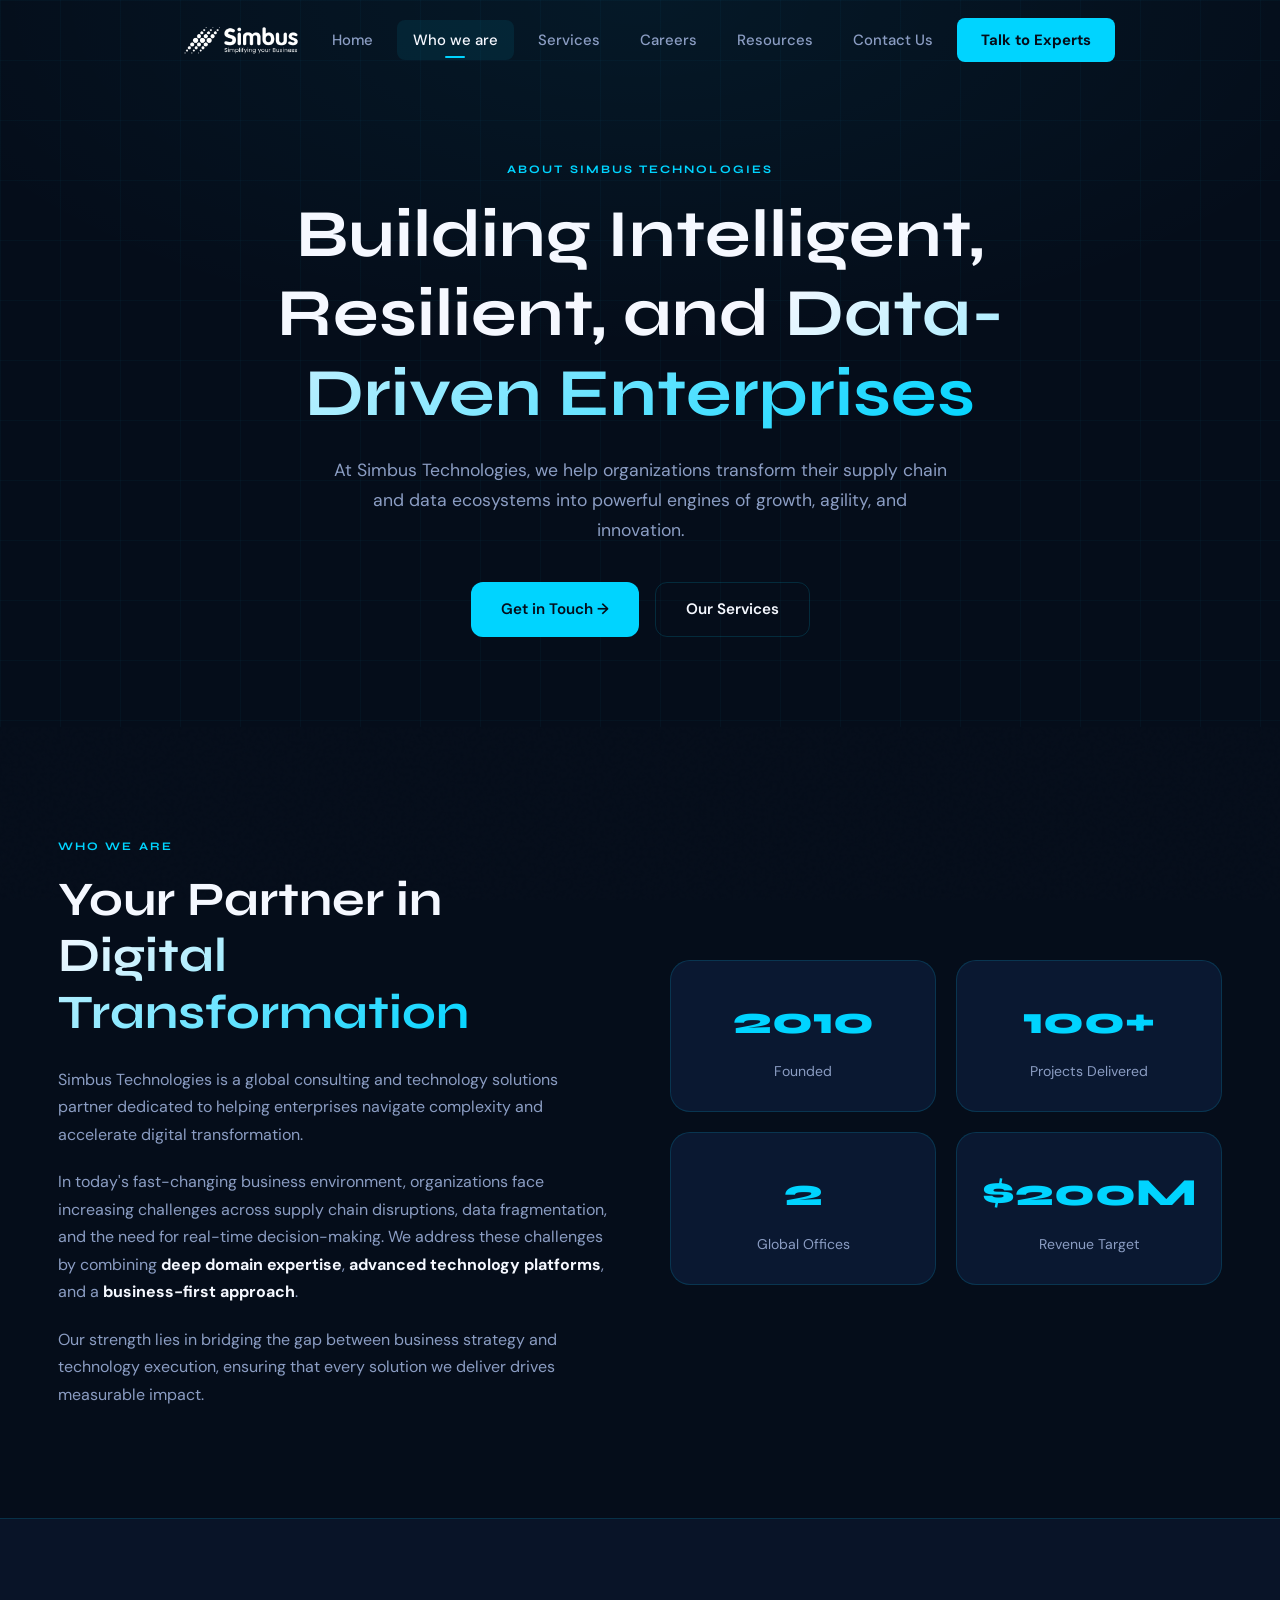
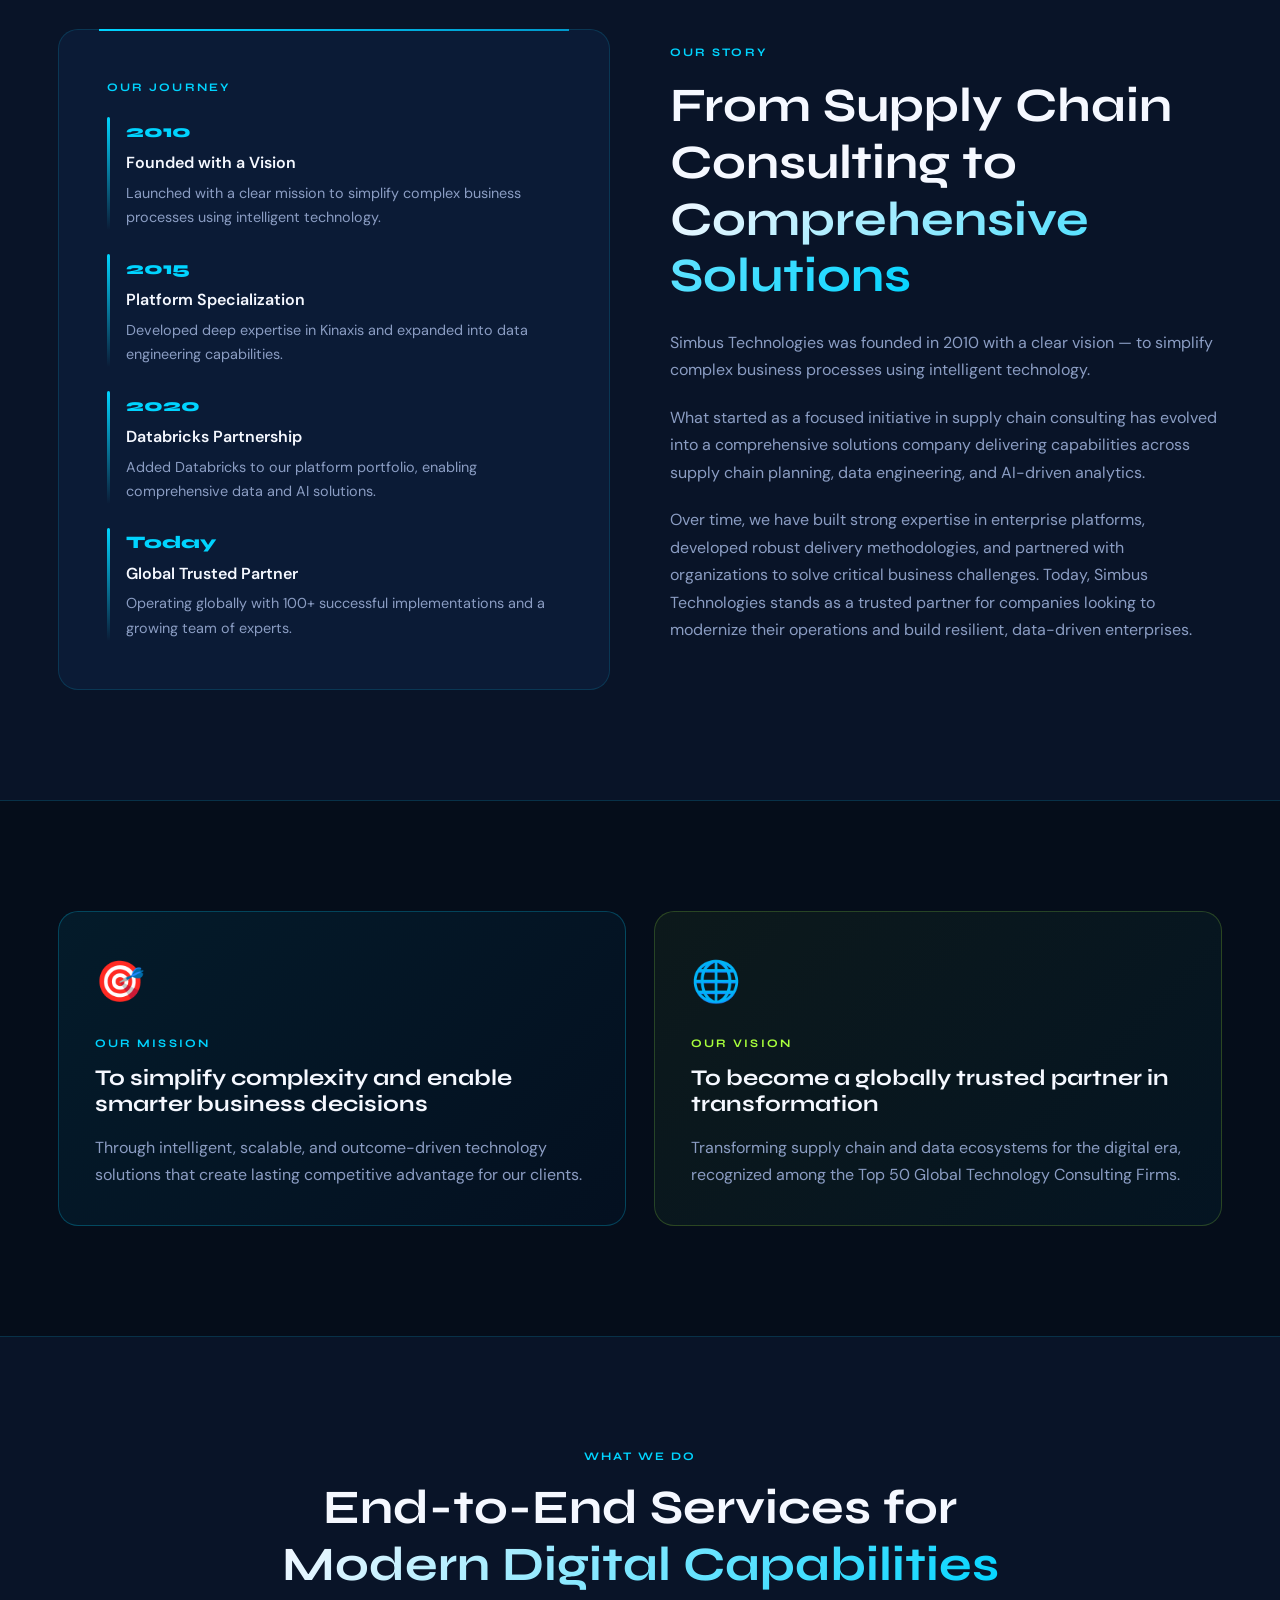
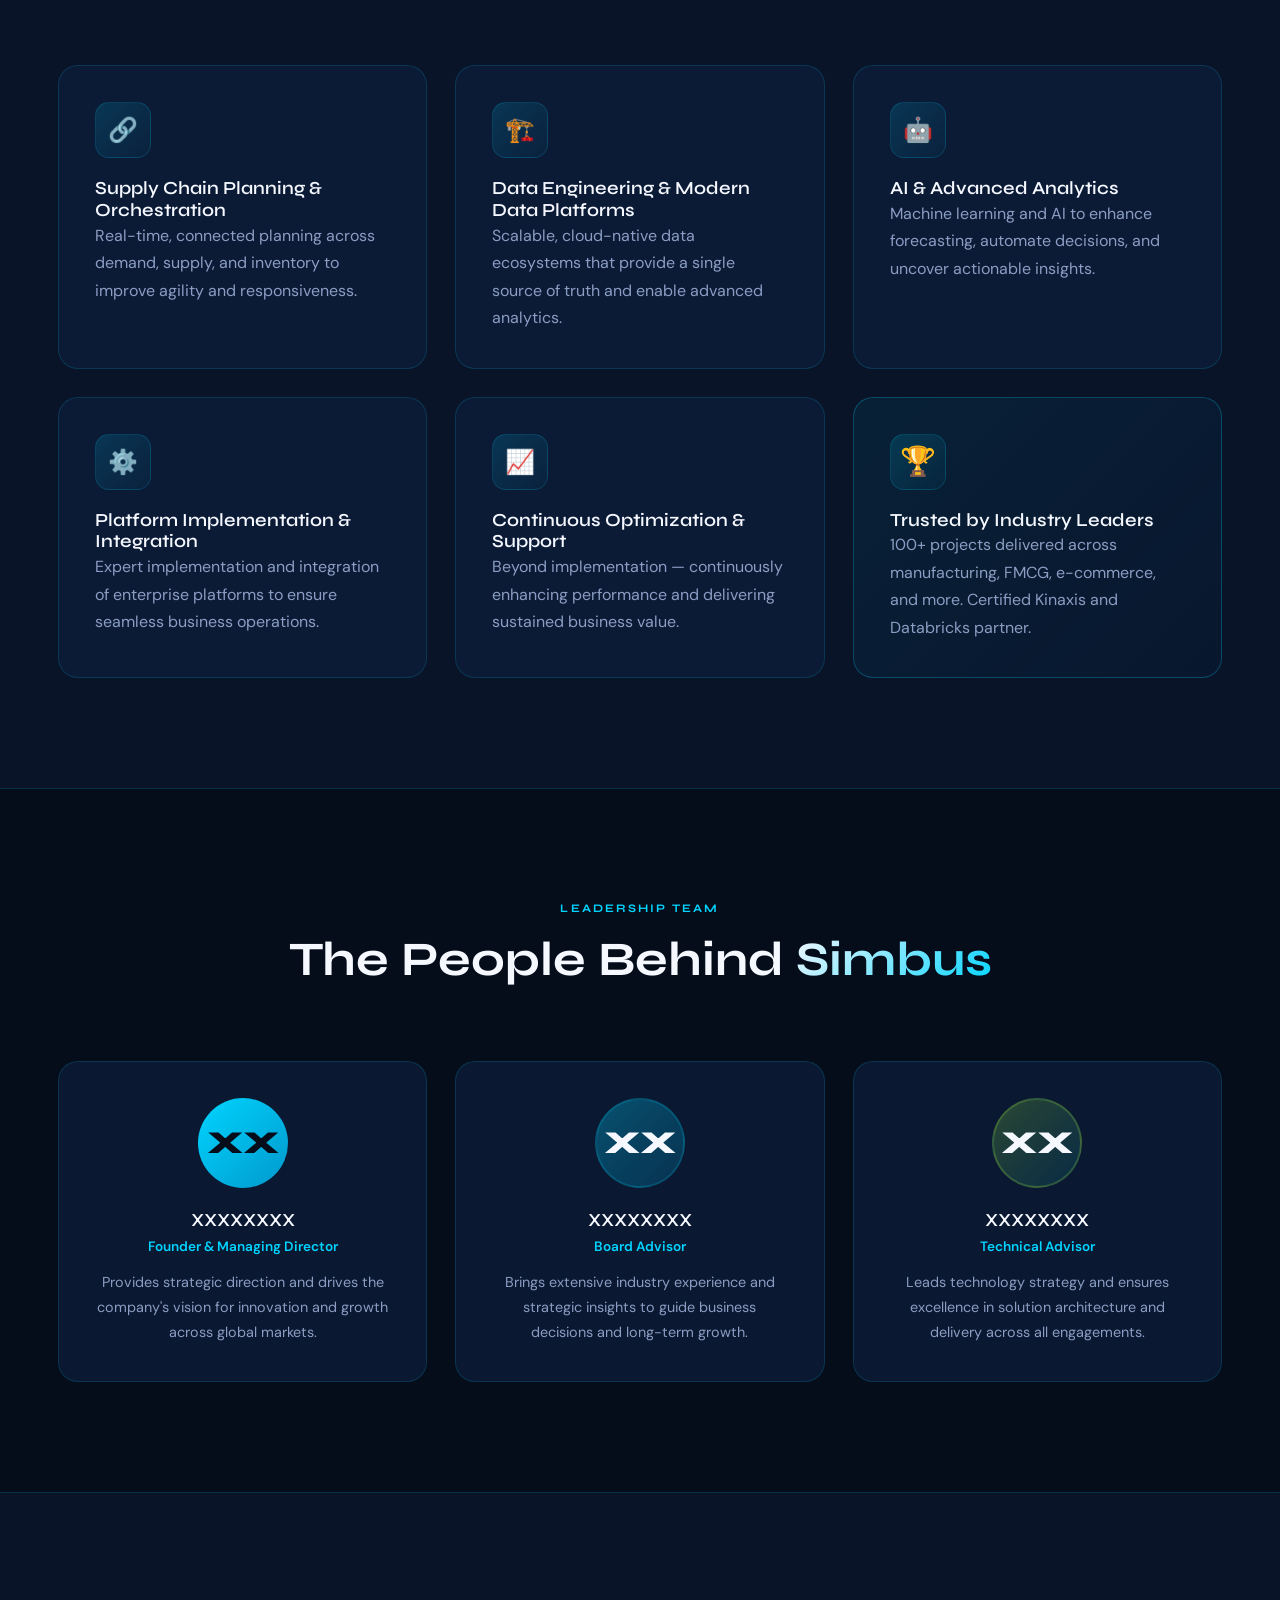
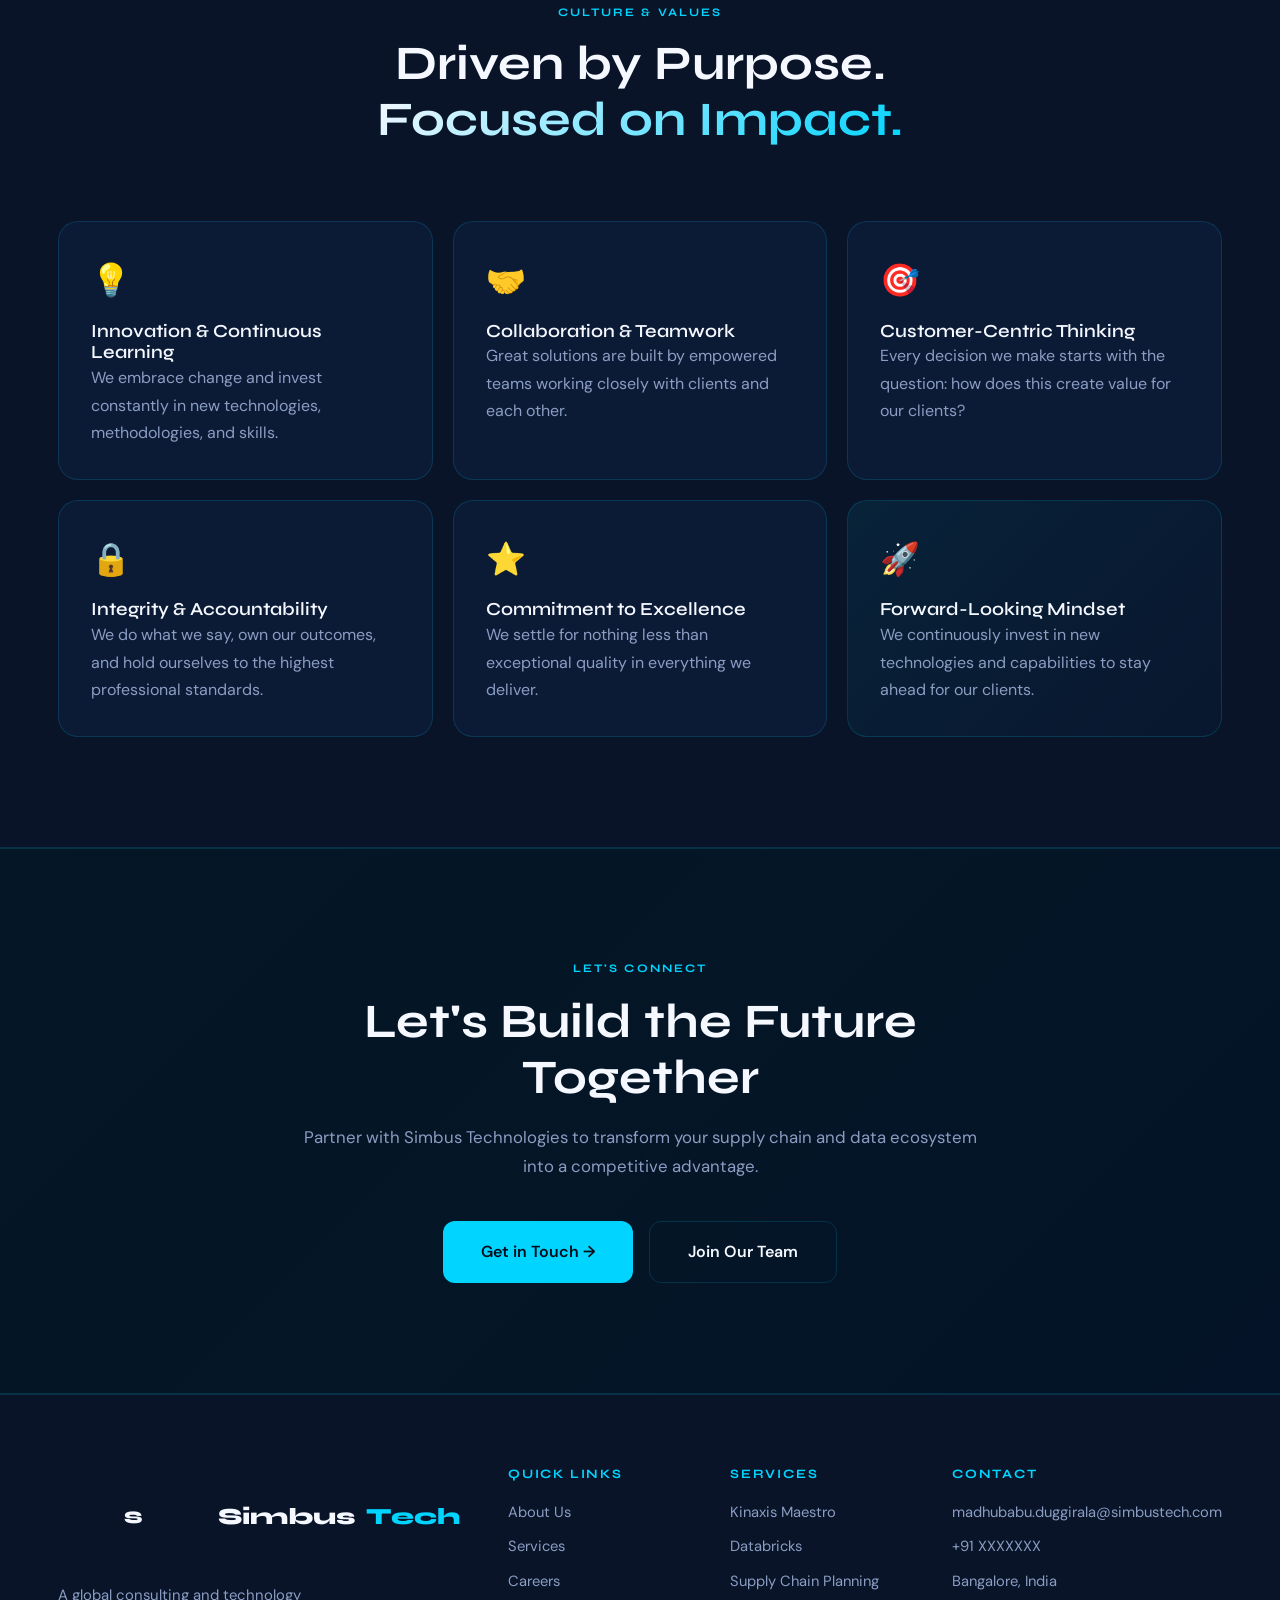
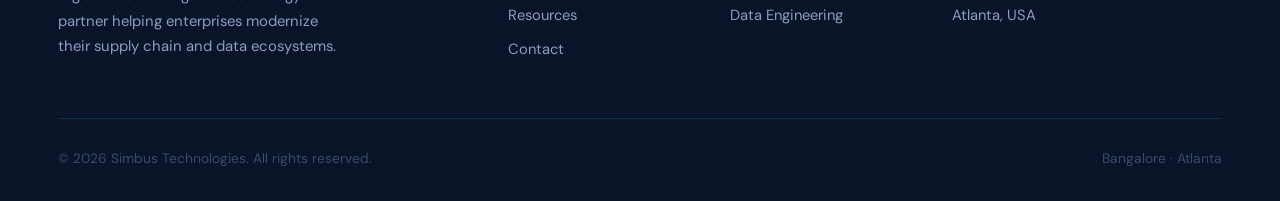
==== commit 31fc556f: "added changes as mentioned" ====
--- a/about.html
+++ b/about.html
@@ -15,12 +15,13 @@
   <div class="container">
     <div class="nav-inner">
       <a href="index.html" class="logo">
-        <div class="logo-icon">S</div>
-        Simbus<span>Tech</span>
+        <!-- <div class="logo-icon">S</div> -->
+         <div class="logo-icon"> <img src="./assets/image.png" alt="simbus" ></div>
+        <!-- Simbus -->
       </a>
       <div class="nav-links">
         <a href="index.html">Home</a>
-        <a href="about.html" class="active">About Us</a>
+        <a href="about.html" class="active">Who we are</a>
         <a href="services.html">Services</a>
         <a href="careers.html">Careers</a>
         <a href="resources.html">Resources</a>
@@ -91,6 +92,7 @@
     </div>
   </div>
 </section>
+
 
 <!-- ── OUR STORY ───────────────────────────────────────────── -->
 <section class="section" style="background:var(--navy-mid);border-top:1px solid var(--border);border-bottom:1px solid var(--border);">
--- a/css/styles.css
+++ b/css/styles.css
@@ -111,7 +111,7 @@
   justify-content: space-between;
   width: 100%;
 }
-.logo {
+ .logo {
   font-family: var(--font-head);
   font-size: 1.45rem;
   font-weight: 800;
@@ -120,10 +120,11 @@
   gap: 10px;
 }
 .logo-icon {
-  width: 38px; height: 38px;
-  background: linear-gradient(135deg, var(--electric), var(--electric-2));
+  width: 150px; height: 100px;
+  /* background: linear-gradient(135deg, var(--electric), var(--electric-2)); */
   border-radius: 8px;
   display: flex;
+  padding: 8px 16px;
   align-items: center;
   justify-content: center;
   font-size: 1.1rem;
@@ -139,7 +140,7 @@
   color: var(--grey-300);
   transition: var(--transition);
   position: relative;
-}
+} 
 .nav-links a:hover, .nav-links a.active {
   color: var(--white);
   background: rgba(0,212,255,0.08);
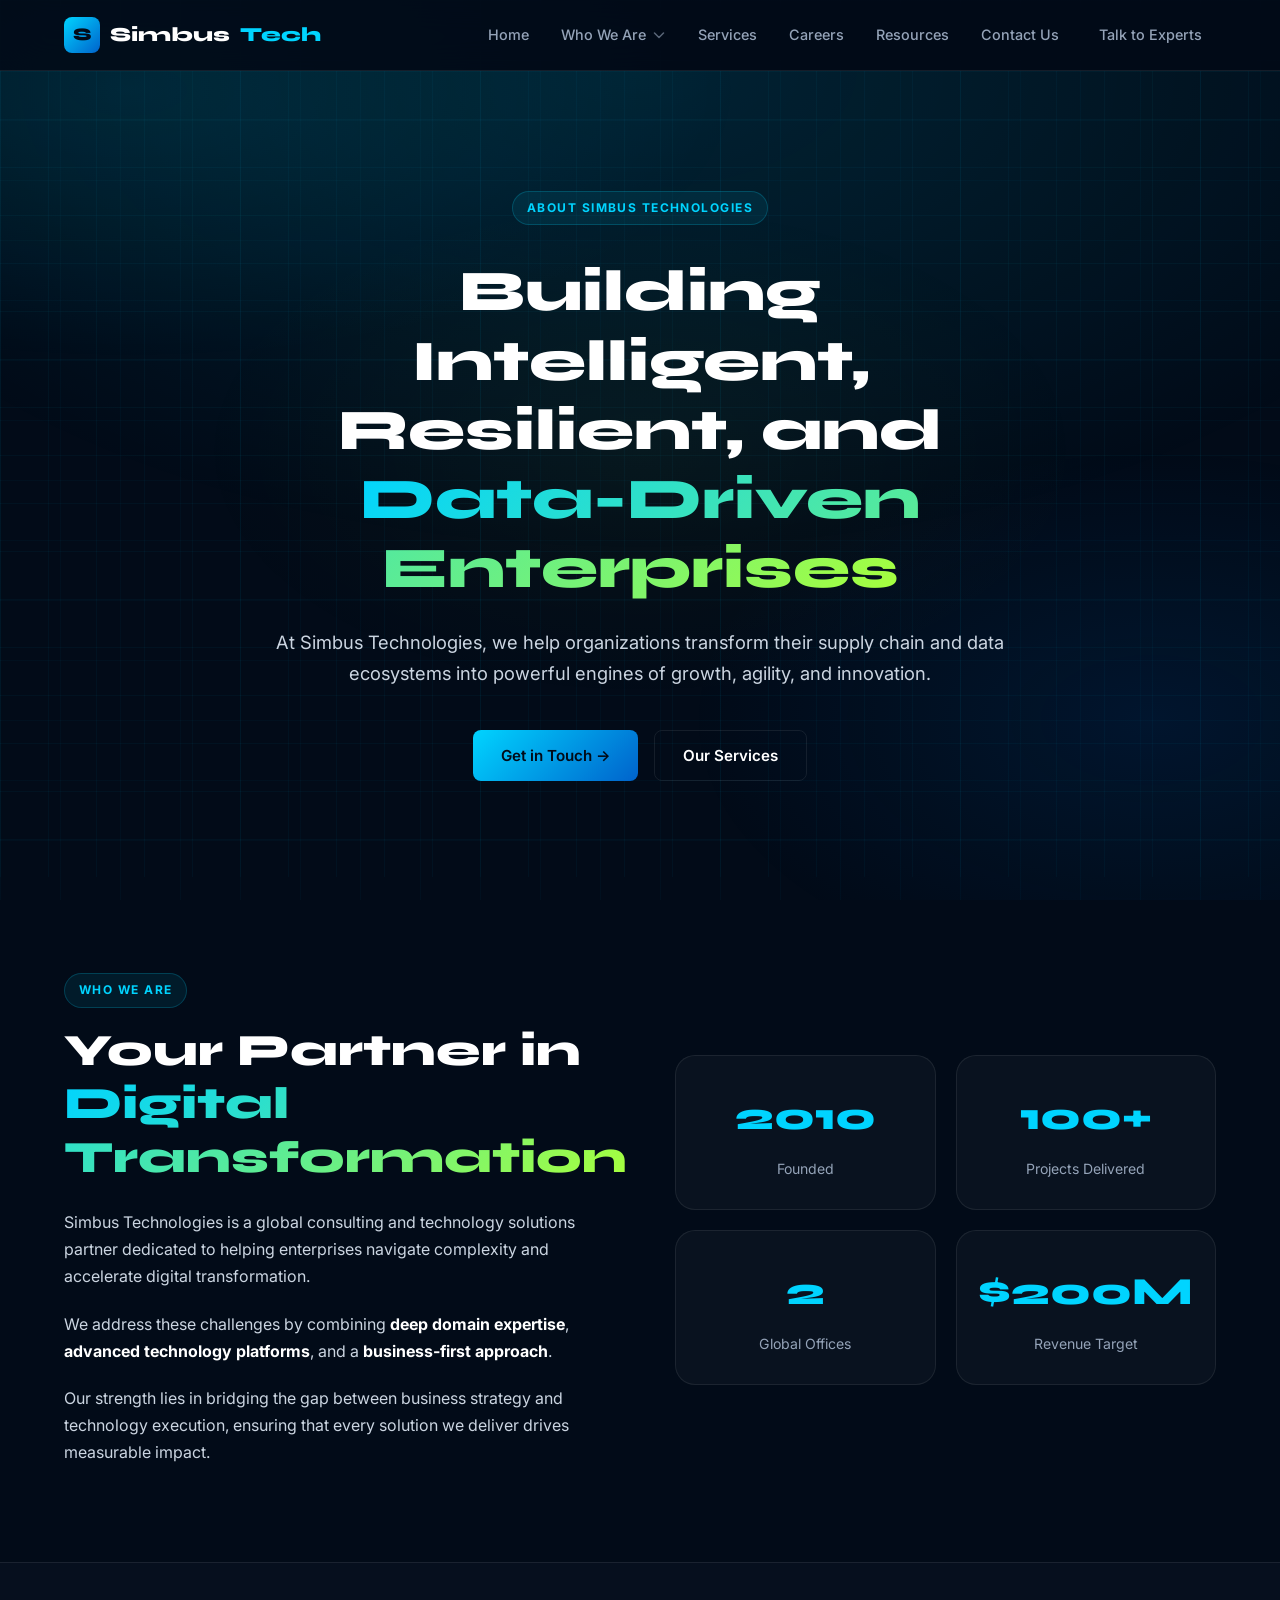
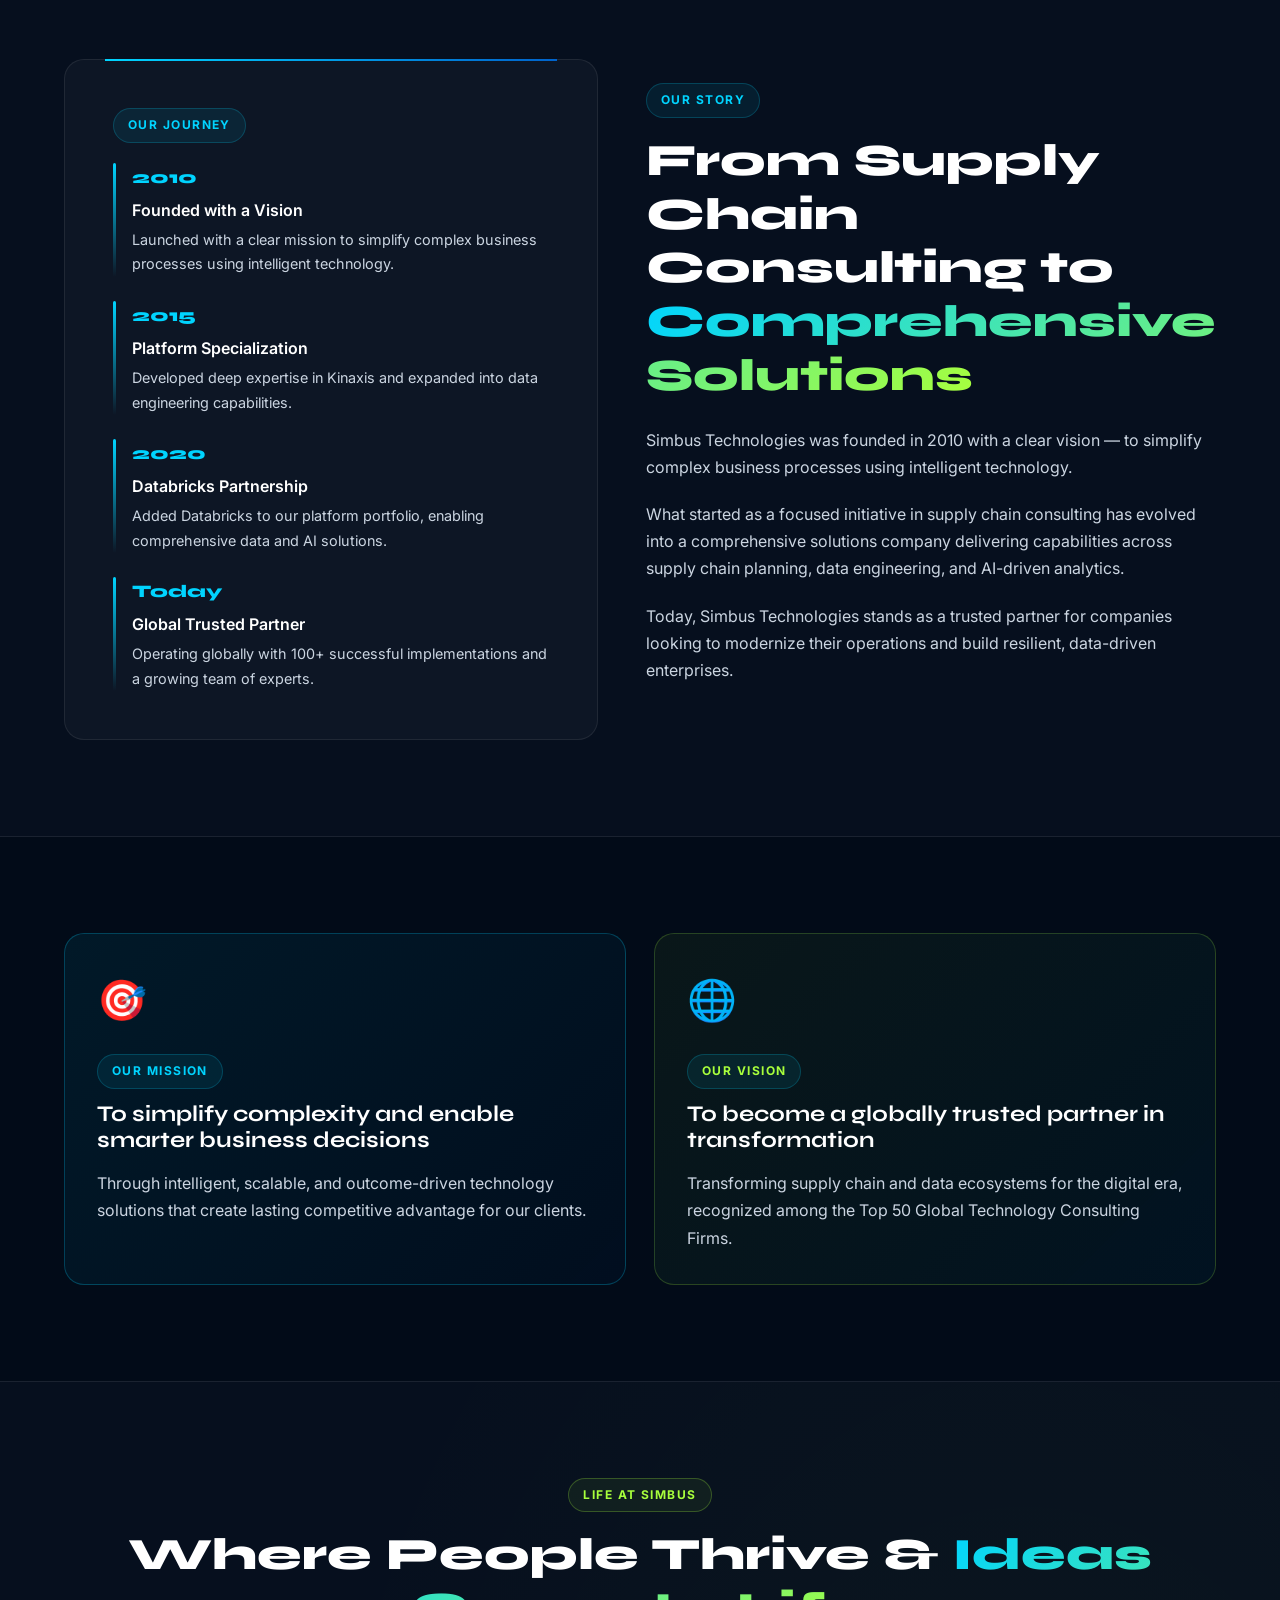
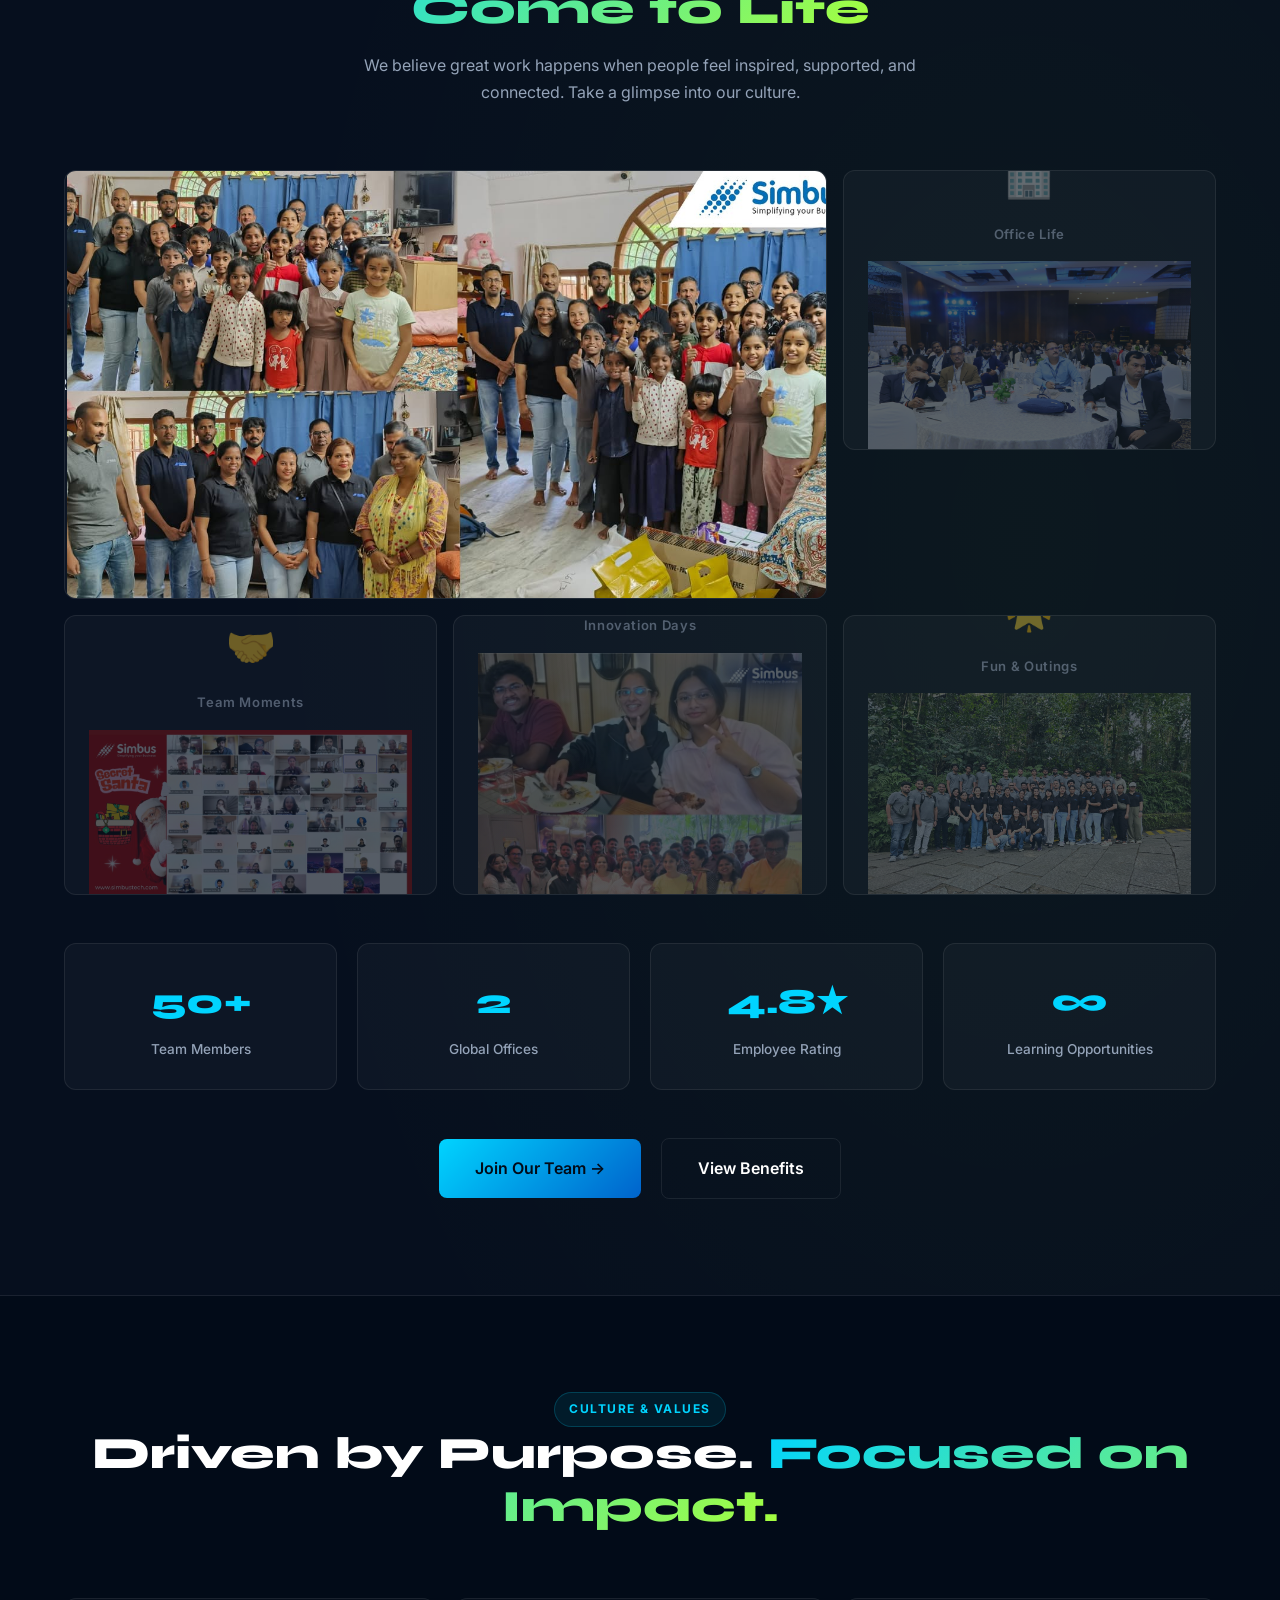
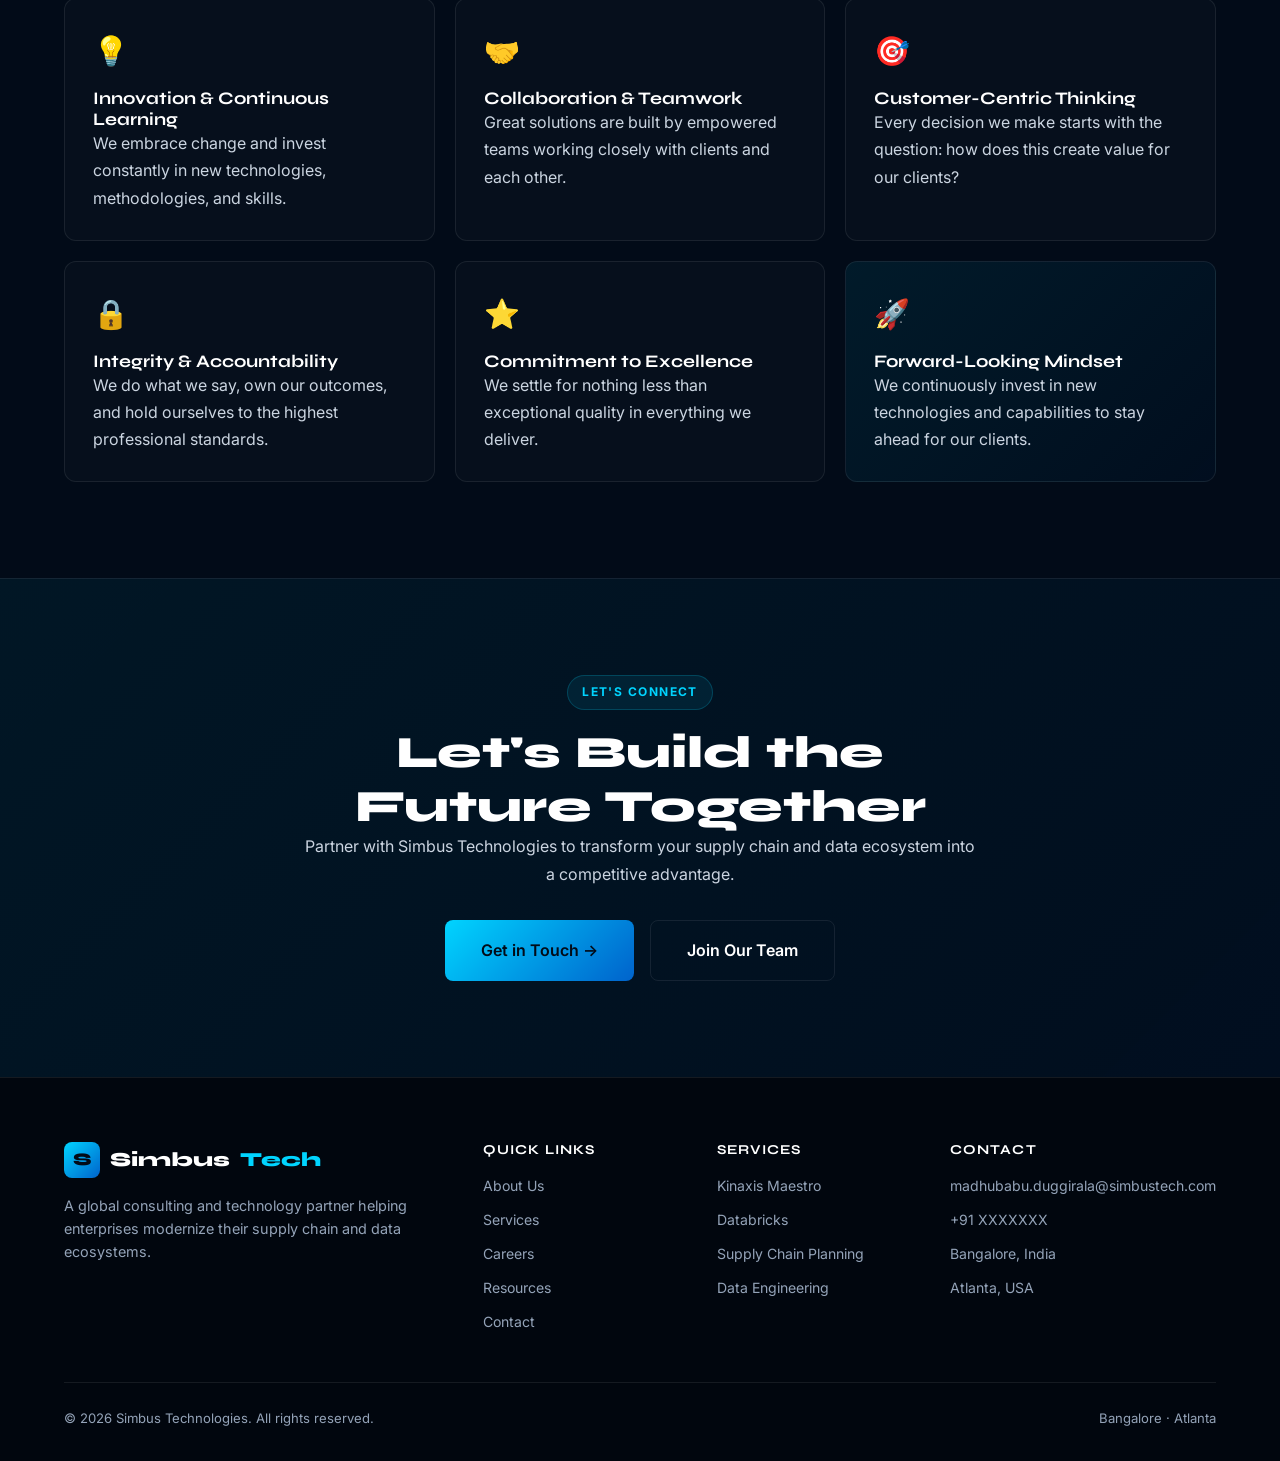
==== commit 56e9f0cf: "added drop down in who_we_are page" ====
--- a/about.html
+++ b/about.html
@@ -5,8 +5,470 @@
 <meta name="viewport" content="width=device-width, initial-scale=1.0">
 <title>About Us — Simbus Technologies</title>
 <meta name="description" content="Learn about Simbus Technologies — our story, mission, vision, leadership team, and the values that drive us.">
-<link rel="stylesheet" href="css/styles.css">
 <link rel="icon" href="data:image/svg+xml,<svg xmlns='http://www.w3.org/2000/svg' viewBox='0 0 32 32'><rect width='32' height='32' rx='8' fill='%2300D4FF'/><text y='22' x='5' font-size='18' font-family='sans-serif' font-weight='800' fill='%23050D1A'>S</text></svg>">
+<link href="https://fonts.googleapis.com/css2?family=Inter:wght@400;500;600;700;800&family=Syne:wght@700;800&display=swap" rel="stylesheet">
+
+<style>
+/* ── CSS VARIABLES ─────────────────────────────────────────── */
+:root {
+  --electric: #00D4FF;
+  --electric-2: #0063CC;
+  --lime: #A8FF3C;
+  --white: #FFFFFF;
+  --grey-300: #94A3B8;
+  --navy: #020B18;
+  --navy-mid: #060F1E;
+  --card-bg: rgba(255,255,255,0.03);
+  --border: rgba(255,255,255,0.08);
+  --font-head: 'Syne', sans-serif;
+  --font-body: 'Inter', sans-serif;
+  --radius: 12px;
+  --radius-lg: 20px;
+}
+
+*, *::before, *::after { box-sizing: border-box; margin: 0; padding: 0; }
+
+html { scroll-behavior: smooth; }
+
+body {
+  font-family: var(--font-body);
+  background: var(--navy);
+  color: #CBD5E1;
+  line-height: 1.7;
+  overflow-x: hidden;
+}
+
+/* ── IMPRESSIVE BACKGROUND ─────────────────────────────────── */
+body::before {
+  content: '';
+  position: fixed;
+  inset: 0;
+  background:
+    radial-gradient(ellipse 80% 50% at 10% 10%, rgba(0,212,255,0.10) 0%, transparent 60%),
+    radial-gradient(ellipse 60% 50% at 90% 80%, rgba(0,99,204,0.12) 0%, transparent 60%),
+    radial-gradient(ellipse 50% 40% at 50% 50%, rgba(168,255,60,0.04) 0%, transparent 70%);
+  pointer-events: none;
+  z-index: 0;
+}
+
+/* animated grid overlay */
+body::after {
+  content: '';
+  position: fixed;
+  inset: 0;
+  background-image:
+    linear-gradient(rgba(0,212,255,0.03) 1px, transparent 1px),
+    linear-gradient(90deg, rgba(0,212,255,0.03) 1px, transparent 1px);
+  background-size: 60px 60px;
+  pointer-events: none;
+  z-index: 0;
+  animation: gridPulse 8s ease-in-out infinite alternate;
+}
+
+@keyframes gridPulse {
+  from { opacity: 0.4; }
+  to   { opacity: 1; }
+}
+
+/* ── LAYOUT HELPERS ────────────────────────────────────────── */
+.container { max-width: 1200px; margin: 0 auto; padding: 0 24px; position: relative; z-index: 1; }
+.section   { padding: 96px 0; position: relative; z-index: 1; }
+.section-header { text-align: center; margin-bottom: 64px; }
+.grid-2    { display: grid; grid-template-columns: 1fr 1fr; gap: 48px; align-items: center; }
+.grid-3    { display: grid; grid-template-columns: repeat(3,1fr); gap: 24px; }
+.d-flex    { display: flex; }
+.gap-16    { gap: 16px; }
+.justify-center { justify-content: center; }
+.flex-wrap { flex-wrap: wrap; }
+
+/* ── TYPOGRAPHY ────────────────────────────────────────────── */
+h1,h2,h3,h4,h5 { font-family: var(--font-head); color: var(--white); line-height: 1.2; }
+h1 { font-size: clamp(2.2rem,5vw,3.6rem); font-weight: 800; }
+h2 { font-size: clamp(1.8rem,3.5vw,2.8rem); font-weight: 800; }
+h3 { font-size: 1.4rem; font-weight: 700; }
+h4 { font-size: 1.1rem; font-weight: 700; }
+h5 { font-size: 0.95rem; font-weight: 700; }
+p  { margin-bottom: 0; }
+
+.gradient-text {
+  background: linear-gradient(135deg, var(--electric), var(--lime));
+  -webkit-background-clip: text;
+  -webkit-text-fill-color: transparent;
+  background-clip: text;
+}
+
+.label {
+  display: inline-block;
+  font-size: 0.75rem;
+  font-weight: 700;
+  letter-spacing: 0.12em;
+  text-transform: uppercase;
+  color: var(--electric);
+  padding: 6px 14px;
+  background: rgba(0,212,255,0.08);
+  border: 1px solid rgba(0,212,255,0.2);
+  border-radius: 100px;
+}
+
+/* ── BUTTONS ───────────────────────────────────────────────── */
+.btn {
+  display: inline-flex; align-items: center; gap: 8px;
+  padding: 12px 28px; border-radius: 8px; font-weight: 600;
+  font-size: 0.95rem; text-decoration: none; transition: all 0.2s;
+  border: none; cursor: pointer; font-family: var(--font-body);
+}
+.btn-primary {
+  background: linear-gradient(135deg, var(--electric), var(--electric-2));
+  color: var(--navy);
+}
+.btn-primary:hover { opacity: 0.88; transform: translateY(-1px); box-shadow: 0 8px 24px rgba(0,212,255,0.3); }
+.btn-outline {
+  background: transparent;
+  color: var(--white);
+  border: 1px solid var(--border);
+}
+.btn-outline:hover { border-color: var(--electric); color: var(--electric); }
+.btn-lg { padding: 16px 36px; font-size: 1rem; }
+
+/* ── CARDS ─────────────────────────────────────────────────── */
+.card {
+  background: var(--card-bg);
+  border: 1px solid var(--border);
+  border-radius: var(--radius-lg);
+  padding: 32px;
+  transition: border-color 0.2s, transform 0.2s;
+}
+.card:hover { border-color: rgba(0,212,255,0.3); transform: translateY(-3px); }
+.card-icon { font-size: 2rem; margin-bottom: 16px; }
+
+.benefit-card {
+  background: rgba(255,255,255,0.02);
+  border: 1px solid var(--border);
+  border-radius: var(--radius);
+  padding: 28px;
+  transition: border-color 0.2s;
+}
+.benefit-card:hover { border-color: rgba(0,212,255,0.25); }
+.benefit-icon { font-size: 1.8rem; margin-bottom: 12px; }
+
+/* ── NAVIGATION ────────────────────────────────────────────── */
+.nav {
+  position: sticky; top: 0; z-index: 1000;
+  background: rgba(2,11,24,0.85);
+  backdrop-filter: blur(20px);
+  border-bottom: 1px solid var(--border);
+}
+.nav-inner {
+  display: flex; align-items: center; justify-content: space-between;
+  height: 70px;
+}
+.logo {
+  display: flex; align-items: center; gap: 10px;
+  font-family: var(--font-head); font-weight: 800;
+  font-size: 1.25rem; color: var(--white);
+  text-decoration: none;
+}
+.logo-icon {
+  width: 36px; height: 36px; border-radius: 8px;
+  background: linear-gradient(135deg, var(--electric), var(--electric-2));
+  display: flex; align-items: center; justify-content: center;
+  font-weight: 900; color: var(--navy); font-size: 1.1rem;
+}
+.logo span { color: var(--electric); }
+
+.nav-links {
+  display: flex; align-items: center; gap: 4px;
+}
+.nav-links > a, .nav-links > .dropdown-wrap > .nav-item {
+  color: var(--grey-300); text-decoration: none;
+  font-size: 0.9rem; font-weight: 500;
+  padding: 8px 14px; border-radius: 8px;
+  transition: all 0.2s; cursor: pointer;
+  background: none; border: none; font-family: var(--font-body);
+}
+.nav-links > a:hover,
+.nav-links > .dropdown-wrap:hover > .nav-item,
+.nav-links > a.active { color: var(--white); background: rgba(255,255,255,0.06); }
+
+/* ── DROPDOWN ──────────────────────────────────────────────── */
+.dropdown-wrap {
+  position: relative;
+}
+.nav-item {
+  display: flex; align-items: center; gap: 6px;
+}
+.nav-item .chevron {
+  width: 14px; height: 14px;
+  transition: transform 0.25s;
+  opacity: 0.6;
+}
+.dropdown-wrap:hover .chevron {
+  transform: rotate(180deg);
+}
+
+/* mega dropdown panel */
+.dropdown-panel {
+  position: absolute; top: calc(100% + 12px); left: 50%;
+  transform: translateX(-50%) translateY(8px);
+  background: rgba(6,15,30,0.97);
+  backdrop-filter: blur(24px);
+  border: 1px solid var(--border);
+  border-radius: 20px;
+  padding: 32px;
+  min-width: 780px;
+  box-shadow: 0 32px 80px rgba(0,0,0,0.6), 0 0 0 1px rgba(0,212,255,0.05);
+  opacity: 0; pointer-events: none;
+  transition: opacity 0.2s, transform 0.2s;
+  z-index: 999;
+}
+.dropdown-wrap:hover .dropdown-panel {
+  opacity: 1; pointer-events: auto;
+  transform: translateX(-50%) translateY(0);
+}
+.dropdown-header {
+  font-size: 0.7rem; font-weight: 700; letter-spacing: 0.12em;
+  text-transform: uppercase; color: var(--electric);
+  margin-bottom: 20px; padding-bottom: 12px;
+  border-bottom: 1px solid var(--border);
+}
+.dropdown-grid {
+  display: grid;
+  grid-template-columns: 1fr 1fr 1fr;
+  gap: 0;
+}
+.dropdown-col { padding: 0 20px; }
+.dropdown-col:not(:last-child) { border-right: 1px solid var(--border); }
+.dropdown-col:first-child { padding-left: 0; }
+.dropdown-col:last-child  { padding-right: 0; }
+
+.dropdown-col-title {
+  font-size: 0.72rem; font-weight: 700; letter-spacing: 0.1em;
+  text-transform: uppercase; color: var(--grey-300);
+  margin-bottom: 14px;
+}
+.dropdown-link {
+  display: flex; align-items: flex-start; gap: 10px;
+  padding: 10px 12px; border-radius: 10px;
+  text-decoration: none; color: var(--white);
+  font-size: 0.88rem; font-weight: 500;
+  transition: background 0.15s;
+  margin-bottom: 2px;
+}
+.dropdown-link:hover { background: rgba(0,212,255,0.07); }
+.dropdown-link .dl-icon {
+  width: 30px; height: 30px; border-radius: 8px;
+  background: rgba(0,212,255,0.08);
+  display: flex; align-items: center; justify-content: center;
+  font-size: 0.9rem; flex-shrink: 0; margin-top: 1px;
+}
+.dropdown-link .dl-text .dl-title { font-weight: 600; margin-bottom: 2px; color: var(--white); }
+.dropdown-link .dl-text .dl-sub { font-size: 0.78rem; color: var(--grey-300); }
+
+.nav-cta { margin-left: 8px; }
+
+/* hamburger */
+.hamburger {
+  display: none; flex-direction: column; gap: 5px;
+  background: none; border: none; cursor: pointer; padding: 8px;
+}
+.hamburger span {
+  display: block; width: 22px; height: 2px;
+  background: var(--white); border-radius: 2px;
+}
+
+/* mobile menu */
+.mobile-menu {
+  display: none; position: fixed; inset: 0; z-index: 9999;
+  background: rgba(2,11,24,0.98); backdrop-filter: blur(20px);
+  flex-direction: column; padding: 28px 24px; gap: 4px;
+}
+.mobile-menu.open { display: flex; }
+.mobile-menu-close {
+  align-self: flex-end; background: none; border: none;
+  color: var(--white); font-size: 1.5rem; cursor: pointer; margin-bottom: 16px;
+}
+.mobile-menu a {
+  color: var(--white); text-decoration: none; font-size: 1.1rem;
+  padding: 12px 16px; border-radius: 8px; font-weight: 500;
+}
+.mobile-menu a:hover { background: rgba(255,255,255,0.05); }
+.mobile-section-title {
+  font-size: 0.7rem; font-weight: 700; letter-spacing: 0.12em;
+  text-transform: uppercase; color: var(--electric);
+  padding: 16px 16px 6px;
+}
+
+/* ── PAGE HERO ─────────────────────────────────────────────── */
+.page-hero {
+  position: relative; padding: 120px 0 96px; overflow: hidden; z-index: 1;
+}
+.page-hero-grid {
+  position: absolute; inset: 0;
+  background-image: linear-gradient(rgba(0,212,255,0.04) 1px, transparent 1px),
+                    linear-gradient(90deg, rgba(0,212,255,0.04) 1px, transparent 1px);
+  background-size: 48px 48px;
+}
+.page-hero::before {
+  content: '';
+  position: absolute; inset: 0;
+  background: radial-gradient(ellipse 70% 60% at 50% 0%, rgba(0,212,255,0.12), transparent);
+}
+.page-hero-content { text-align: center; position: relative; z-index: 1; max-width: 820px; margin: 0 auto; }
+.page-hero-content h1 { margin: 16px 0 24px; }
+.page-hero-content p { font-size: 1.15rem; margin-bottom: 40px; }
+
+/* ── LIFE AT SIMBUS ────────────────────────────────────────── */
+.life-section {
+  padding: 96px 0;
+  background: var(--navy-mid);
+  border-top: 1px solid var(--border);
+  border-bottom: 1px solid var(--border);
+  position: relative; z-index: 1;
+}
+.life-section::before {
+  content: '';
+  position: absolute; inset: 0;
+  background: radial-gradient(ellipse 60% 80% at 80% 50%, rgba(168,255,60,0.04), transparent);
+  pointer-events: none;
+}
+
+.life-gallery {
+  display: grid;
+  grid-template-columns: repeat(3, 1fr);
+  grid-template-rows: auto auto;
+  gap: 16px;
+  margin-top: 48px;
+}
+
+.life-photo {
+  position: relative;
+  border-radius: var(--radius);
+  overflow: hidden;
+  background: rgba(255,255,255,0.03);
+  border: 1px solid var(--border);
+  cursor: pointer;
+  transition: transform 0.3s, box-shadow 0.3s;
+  aspect-ratio: 4/3;
+  display: flex; align-items: center; justify-content: center;
+}
+.life-photo:hover {
+  transform: scale(1.02);
+  box-shadow: 0 12px 40px rgba(0,0,0,0.5), 0 0 0 1px rgba(0,212,255,0.2);
+}
+
+/* featured photo spans 2 columns */
+.life-photo.featured {
+  grid-column: 1 / 3;
+  aspect-ratio: 16/9;
+}
+
+/* photo inner - holds actual img once pasted */
+.life-photo img {
+  width: 100%; height: 100%;
+  object-fit: cover;
+  display: block;
+}
+
+/* placeholder when no image yet */
+.life-photo-placeholder {
+  display: flex; flex-direction: column;
+  align-items: center; justify-content: center;
+  gap: 12px; width: 100%; height: 100%;
+  min-height: 200px;
+  color: var(--grey-300);
+  text-align: center; padding: 24px;
+}
+.life-photo-placeholder .ph-icon {
+  font-size: 2.5rem;
+  opacity: 0.4;
+}
+.life-photo-placeholder .ph-label {
+  font-size: 0.82rem; font-weight: 600;
+  letter-spacing: 0.05em;
+  opacity: 0.5;
+}
+.life-photo-placeholder .ph-hint {
+  font-size: 0.72rem;
+  opacity: 0.3;
+  margin-top: 4px;
+}
+
+/* gradient overlay on hover */
+.life-photo::after {
+  content: '';
+  position: absolute; inset: 0;
+  background: linear-gradient(to top, rgba(0,0,0,0.6), transparent 50%);
+  opacity: 0;
+  transition: opacity 0.3s;
+}
+.life-photo:hover::after { opacity: 1; }
+
+.life-photo-caption {
+  position: absolute; bottom: 0; left: 0; right: 0;
+  padding: 20px 16px 16px;
+  color: var(--white); font-size: 0.85rem; font-weight: 600;
+  z-index: 2; opacity: 0; transition: opacity 0.3s;
+  transform: translateY(6px); transition: opacity 0.3s, transform 0.3s;
+}
+.life-photo:hover .life-photo-caption { opacity: 1; transform: translateY(0); }
+
+/* life stats row */
+.life-stats {
+  display: grid; grid-template-columns: repeat(4,1fr);
+  gap: 20px; margin-top: 48px;
+}
+.life-stat {
+  text-align: center;
+  padding: 28px 20px;
+  background: var(--card-bg);
+  border: 1px solid var(--border);
+  border-radius: var(--radius);
+}
+.life-stat .ls-number {
+  font-family: var(--font-head); font-size: 2.2rem; font-weight: 800;
+  color: var(--electric); margin-bottom: 6px;
+}
+.life-stat .ls-label {
+  font-size: 0.85rem; color: var(--grey-300); font-weight: 500;
+}
+
+/* ── OTHER SECTIONS (preserved) ────────────────────────────── */
+.page-hero-grid { position:absolute;inset:0; background-image:linear-gradient(rgba(0,212,255,0.04) 1px, transparent 1px),linear-gradient(90deg, rgba(0,212,255,0.04) 1px, transparent 1px); background-size:48px 48px; }
+
+.cta-section { background:linear-gradient(135deg, rgba(0,212,255,0.06), rgba(0,99,204,0.04)); border-top:1px solid var(--border); text-align:center; }
+.cta-btns { display:flex; gap:16px; justify-content:center; flex-wrap:wrap; margin-top:32px; }
+
+footer { background:rgba(0,0,0,0.4); border-top:1px solid var(--border); padding:64px 0 32px; position:relative; z-index:1; }
+.footer-grid { display:grid; grid-template-columns:2fr 1fr 1fr 1fr; gap:48px; margin-bottom:48px; }
+.footer-brand p { font-size:0.9rem; color:var(--grey-300); margin-top:16px; line-height:1.6; }
+.footer-col h5 { color:var(--white); margin-bottom:16px; font-size:0.85rem; text-transform:uppercase; letter-spacing:0.08em; }
+.footer-links { display:flex; flex-direction:column; gap:10px; }
+.footer-links a { color:var(--grey-300); text-decoration:none; font-size:0.88rem; transition:color 0.2s; }
+.footer-links a:hover { color:var(--electric); }
+.footer-bottom { display:flex; justify-content:space-between; padding-top:24px; border-top:1px solid var(--border); font-size:0.82rem; color:var(--grey-300); }
+
+/* fade-up animation */
+.fade-up { opacity:0; transform:translateY(24px); transition:opacity 0.6s, transform 0.6s; }
+.fade-up.visible { opacity:1; transform:translateY(0); }
+.delay-1 { transition-delay:0.1s; }
+.delay-2 { transition-delay:0.2s; }
+.delay-3 { transition-delay:0.3s; }
+
+/* ── RESPONSIVE ────────────────────────────────────────────── */
+@media (max-width: 768px) {
+  .nav-links { display: none; }
+  .hamburger { display: flex; }
+  .grid-2, .grid-3 { grid-template-columns: 1fr; }
+  .life-gallery { grid-template-columns: 1fr 1fr; }
+  .life-photo.featured { grid-column: 1 / 3; }
+  .life-stats { grid-template-columns: 1fr 1fr; }
+  .footer-grid { grid-template-columns: 1fr; gap: 32px; }
+  .dropdown-panel { min-width: 320px; left: 0; transform: none; }
+  .dropdown-grid { grid-template-columns: 1fr; }
+  .dropdown-col { padding: 0; border-right: none !important; }
+  .dropdown-col:not(:last-child) { border-bottom: 1px solid var(--border); padding-bottom: 16px; margin-bottom: 16px; }
+}
+</style>
 </head>
 <body>
 
@@ -15,27 +477,145 @@
   <div class="container">
     <div class="nav-inner">
       <a href="index.html" class="logo">
-        <!-- <div class="logo-icon">S</div> -->
-         <div class="logo-icon"> <img src="./assets/image.png" alt="simbus" ></div>
-        <!-- Simbus -->
+        <div class="logo-icon">S</div>
+        Simbus<span>Tech</span>
       </a>
+
       <div class="nav-links">
         <a href="index.html">Home</a>
-        <a href="about.html" class="active">Who we are</a>
+
+        <!-- WHO WE ARE DROPDOWN -->
+        <div class="dropdown-wrap">
+          <button class="nav-item">
+            Who We Are
+            <svg class="chevron" viewBox="0 0 14 14" fill="none" xmlns="http://www.w3.org/2000/svg">
+              <path d="M2.5 5L7 9.5L11.5 5" stroke="currentColor" stroke-width="1.5" stroke-linecap="round" stroke-linejoin="round"/>
+            </svg>
+          </button>
+
+          <div class="dropdown-panel">
+            <div class="dropdown-header">About Simbus Technologies</div>
+            <div class="dropdown-grid">
+
+              <!-- Col 1: Our Organization -->
+              <div class="dropdown-col">
+                <div class="dropdown-col-title">Our Organization</div>
+                <a href="about.html" class="dropdown-link">
+                  <div class="dl-icon">🏢</div>
+                  <div class="dl-text">
+                    <div class="dl-title">About Us</div>
+                    <div class="dl-sub">Our story, mission &amp; vision</div>
+                  </div>
+                </a>
+                <a href="about.html#leadership" class="dropdown-link">
+                  <div class="dl-icon">👥</div>
+                  <div class="dl-text">
+                    <div class="dl-title">Leadership</div>
+                    <div class="dl-sub">Meet our leadership team</div>
+                  </div>
+                </a>
+                <a href="about.html#values" class="dropdown-link">
+                  <div class="dl-icon">💡</div>
+                  <div class="dl-text">
+                    <div class="dl-title">Values &amp; Culture</div>
+                    <div class="dl-sub">What drives us every day</div>
+                  </div>
+                </a>
+                <a href="about.html#story" class="dropdown-link">
+                  <div class="dl-icon">📖</div>
+                  <div class="dl-text">
+                    <div class="dl-title">Our Story</div>
+                    <div class="dl-sub">From 2010 to today</div>
+                  </div>
+                </a>
+              </div>
+
+              <!-- Col 2: Media & Investors -->
+              <div class="dropdown-col">
+                <div class="dropdown-col-title">Media &amp; Recognition</div>
+                <a href="resources.html" class="dropdown-link">
+                  <div class="dl-icon">📣</div>
+                  <div class="dl-text">
+                    <div class="dl-title">Media Relations</div>
+                    <div class="dl-sub">News, press &amp; announcements</div>
+                  </div>
+                </a>
+                <a href="resources.html#awards" class="dropdown-link">
+                  <div class="dl-icon">🏆</div>
+                  <div class="dl-text">
+                    <div class="dl-title">Awards &amp; Recognition</div>
+                    <div class="dl-sub">Industry honours we've earned</div>
+                  </div>
+                </a>
+                <a href="resources.html#partners" class="dropdown-link">
+                  <div class="dl-icon">🤝</div>
+                  <div class="dl-text">
+                    <div class="dl-title">Partners</div>
+                    <div class="dl-sub">Kinaxis, Databricks &amp; more</div>
+                  </div>
+                </a>
+              </div>
+
+              <!-- Col 3: Life at Simbus -->
+              <div class="dropdown-col">
+                <div class="dropdown-col-title">Life at Simbus</div>
+                <a href="about.html#life-at-simbus" class="dropdown-link">
+                  <div class="dl-icon">📸</div>
+                  <div class="dl-text">
+                    <div class="dl-title">Life at Simbus</div>
+                    <div class="dl-sub">Culture, people &amp; moments</div>
+                  </div>
+                </a>
+                <a href="careers.html" class="dropdown-link">
+                  <div class="dl-icon">🚀</div>
+                  <div class="dl-text">
+                    <div class="dl-title">Careers</div>
+                    <div class="dl-sub">Grow with us</div>
+                  </div>
+                </a>
+                <a href="careers.html#benefits" class="dropdown-link">
+                  <div class="dl-icon">⭐</div>
+                  <div class="dl-text">
+                    <div class="dl-title">Benefits &amp; Perks</div>
+                    <div class="dl-sub">What we offer our team</div>
+                  </div>
+                </a>
+                <a href="contact.html" class="dropdown-link">
+                  <div class="dl-icon">📍</div>
+                  <div class="dl-text">
+                    <div class="dl-title">Locations</div>
+                    <div class="dl-sub">Bangalore &amp; Atlanta offices</div>
+                  </div>
+                </a>
+              </div>
+
+            </div><!-- /dropdown-grid -->
+          </div><!-- /dropdown-panel -->
+        </div><!-- /dropdown-wrap -->
+
         <a href="services.html">Services</a>
         <a href="careers.html">Careers</a>
         <a href="resources.html">Resources</a>
         <a href="contact.html">Contact Us</a>
         <a href="contact.html" class="btn btn-primary nav-cta">Talk to Experts</a>
       </div>
-      <button class="hamburger" aria-label="Menu"><span></span><span></span><span></span></button>
+
+      <button class="hamburger" aria-label="Menu" onclick="document.querySelector('.mobile-menu').classList.toggle('open')">
+        <span></span><span></span><span></span>
+      </button>
     </div>
   </div>
 </nav>
+
+<!-- Mobile Menu -->
 <div class="mobile-menu">
-  <button class="mobile-menu-close">✕</button>
+  <button class="mobile-menu-close" onclick="document.querySelector('.mobile-menu').classList.remove('open')">✕</button>
   <a href="index.html">Home</a>
-  <a href="about.html">About Us</a>
+  <div class="mobile-section-title">Who We Are</div>
+  <a href="about.html" style="padding-left:28px;">About Us</a>
+  <a href="about.html#leadership" style="padding-left:28px;">Leadership</a>
+  <a href="about.html#life-at-simbus" style="padding-left:28px;">Life at Simbus</a>
+  <a href="resources.html" style="padding-left:28px;">Media & Recognition</a>
   <a href="services.html">Services</a>
   <a href="careers.html">Careers</a>
   <a href="resources.html">Resources</a>
@@ -66,7 +646,7 @@
         <div class="label" style="margin-bottom:16px;">Who We Are</div>
         <h2 style="margin-bottom:24px;">Your Partner in <span class="gradient-text">Digital Transformation</span></h2>
         <p style="margin-bottom:20px;">Simbus Technologies is a global consulting and technology solutions partner dedicated to helping enterprises navigate complexity and accelerate digital transformation.</p>
-        <p style="margin-bottom:20px;">In today's fast-changing business environment, organizations face increasing challenges across supply chain disruptions, data fragmentation, and the need for real-time decision-making. We address these challenges by combining <strong style="color:var(--white);">deep domain expertise</strong>, <strong style="color:var(--white);">advanced technology platforms</strong>, and a <strong style="color:var(--white);">business-first approach</strong>.</p>
+        <p style="margin-bottom:20px;">We address these challenges by combining <strong style="color:var(--white);">deep domain expertise</strong>, <strong style="color:var(--white);">advanced technology platforms</strong>, and a <strong style="color:var(--white);">business-first approach</strong>.</p>
         <p>Our strength lies in bridging the gap between business strategy and technology execution, ensuring that every solution we deliver drives measurable impact.</p>
       </div>
       <div class="fade-up delay-2">
@@ -93,9 +673,8 @@
   </div>
 </section>
 
-
 <!-- ── OUR STORY ───────────────────────────────────────────── -->
-<section class="section" style="background:var(--navy-mid);border-top:1px solid var(--border);border-bottom:1px solid var(--border);">
+<section id="story" class="section" style="background:var(--navy-mid);border-top:1px solid var(--border);border-bottom:1px solid var(--border);">
   <div class="container">
     <div class="grid-2">
       <div class="fade-up">
@@ -143,7 +722,7 @@
         <h2 style="margin-bottom:24px;">From Supply Chain Consulting to <span class="gradient-text">Comprehensive Solutions</span></h2>
         <p style="margin-bottom:20px;">Simbus Technologies was founded in 2010 with a clear vision — to simplify complex business processes using intelligent technology.</p>
         <p style="margin-bottom:20px;">What started as a focused initiative in supply chain consulting has evolved into a comprehensive solutions company delivering capabilities across supply chain planning, data engineering, and AI-driven analytics.</p>
-        <p style="margin-bottom:32px;">Over time, we have built strong expertise in enterprise platforms, developed robust delivery methodologies, and partnered with organizations to solve critical business challenges. Today, Simbus Technologies stands as a trusted partner for companies looking to modernize their operations and build resilient, data-driven enterprises.</p>
+        <p style="margin-bottom:32px;">Today, Simbus Technologies stands as a trusted partner for companies looking to modernize their operations and build resilient, data-driven enterprises.</p>
       </div>
     </div>
   </div>
@@ -169,94 +748,124 @@
   </div>
 </section>
 
-<!-- ── WHAT WE DO ──────────────────────────────────────────── -->
-<section class="section" style="background:var(--navy-mid);border-top:1px solid var(--border);border-bottom:1px solid var(--border);">
+<!-- ── LIFE AT SIMBUS ──────────────────────────────────────── -->
+<section id="life-at-simbus" class="life-section">
   <div class="container">
     <div class="section-header fade-up">
-      <div class="label">What We Do</div>
-      <h2>End-to-End Services for <span class="gradient-text">Modern Digital Capabilities</span></h2>
-    </div>
-    <div class="grid-3">
-      <div class="card fade-up delay-1">
-        <div class="card-icon">🔗</div>
-        <h4>Supply Chain Planning & Orchestration</h4>
-        <p>Real-time, connected planning across demand, supply, and inventory to improve agility and responsiveness.</p>
-      </div>
-      <div class="card fade-up delay-2">
-        <div class="card-icon">🏗️</div>
-        <h4>Data Engineering & Modern Data Platforms</h4>
-        <p>Scalable, cloud-native data ecosystems that provide a single source of truth and enable advanced analytics.</p>
-      </div>
-      <div class="card fade-up delay-3">
-        <div class="card-icon">🤖</div>
-        <h4>AI & Advanced Analytics</h4>
-        <p>Machine learning and AI to enhance forecasting, automate decisions, and uncover actionable insights.</p>
-      </div>
-      <div class="card fade-up delay-1">
-        <div class="card-icon">⚙️</div>
-        <h4>Platform Implementation & Integration</h4>
-        <p>Expert implementation and integration of enterprise platforms to ensure seamless business operations.</p>
-      </div>
-      <div class="card fade-up delay-2">
-        <div class="card-icon">📈</div>
-        <h4>Continuous Optimization & Support</h4>
-        <p>Beyond implementation — continuously enhancing performance and delivering sustained business value.</p>
-      </div>
-      <div class="card fade-up delay-3" style="background:linear-gradient(135deg,rgba(0,212,255,0.07),rgba(0,99,204,0.04));border-color:rgba(0,212,255,0.25);">
-        <div class="card-icon" style="font-size:1.8rem;">🏆</div>
-        <h4>Trusted by Industry Leaders</h4>
-        <p>100+ projects delivered across manufacturing, FMCG, e-commerce, and more. Certified Kinaxis and Databricks partner.</p>
-      </div>
-    </div>
+      <div class="label" style="color:var(--lime);border-color:rgba(168,255,60,0.25);background:rgba(168,255,60,0.06);">Life at Simbus</div>
+      <h2 style="margin-top:16px;">Where People Thrive &amp; <span class="gradient-text">Ideas Come to Life</span></h2>
+      <p style="max-width:580px;margin:16px auto 0;color:var(--grey-300);">We believe great work happens when people feel inspired, supported, and connected. Take a glimpse into our culture.</p>
+    </div>
+
+    <!-- PHOTO GALLERY TEMPLATE -->
+    <!-- HOW TO USE:
+         Replace the placeholder divs below with actual <img> tags.
+         Example: <img src="assets/your-photo.jpg" alt="Team outing">
+         The "featured" card is bigger (spans 2 columns). Use your best photo there.
+    -->
+    <div class="life-gallery fade-up">
+
+      <!-- PHOTO 1 — FEATURED (spans 2 cols) — paste your best photo here -->
+      <div class="life-photo featured">
+        REPLACE THIS PLACEHOLDER WITH: <img src="./assets/team_eve_celeb.jpg" alt="Simbus team event">
+        <div class="life-photo-placeholder">
+          <div class="ph-icon">🖼️</div>
+          <div class="ph-label">Featured Photo</div>
+          <div class="ph-hint">Paste your image path from assets/ folder here</div>
+        </div>
+        <div class="life-photo-caption">🎉 Team Events &amp; Celebrations</div>
+      </div>
+
+      <!-- PHOTO 2 — top right -->
+      <div class="life-photo">
+        <!-- REPLACE WITH: <img src="assets/life-office.jpg" alt="Our office"> -->
+        <div class="life-photo-placeholder">
+          <div class="ph-icon">🏢</div>
+          <div class="ph-label">Office Life</div>
+          <div class="ph-hint"> <img src="./assets/office_life.jpg" alt="Our office"></div>
+        </div>
+        <div class="life-photo-caption">🏢 Our Workspaces</div>
+      </div>
+
+      <!-- PHOTO 3 — bottom left -->
+      <div class="life-photo">
+        <!-- REPLACE WITH: <img src="assets/life-team.jpg" alt="Team collaboration"> -->
+        <div class="life-photo-placeholder">
+          <div class="ph-icon">🤝</div>
+          <div class="ph-label">Team Moments</div>
+          <div class="ph-hint"><img src="./assets/work_place_eve.jpg" alt="Team collaboration"></div>
+        </div>
+        <div class="life-photo-caption">🤝 Collaboration in Action</div>
+      </div>
+
+      <!-- PHOTO 4 — bottom centre -->
+      <div class="life-photo">
+        <!-- REPLACE WITH: <img src="assets/life-hackathon.jpg" alt="Hackathon"> -->
+        <div class="life-photo-placeholder">
+          <div class="ph-icon">💻</div>
+          <div class="ph-label">Innovation Days</div>
+          <div class="ph-hint"><img src="./assets/team_lunch.jpg" alt="Hackathon"></div>
+        </div>
+        <div class="life-photo-caption">💻 Hackathons &amp; Innovation</div>
+      </div>
+
+      <!-- PHOTO 5 — bottom right -->
+      <div class="life-photo">
+        <!-- REPLACE WITH: <img src="assets/life-fun.jpg" alt="Fun at work"> -->
+        <div class="life-photo-placeholder">
+          <div class="ph-icon">🌟</div>
+          <div class="ph-label">Fun &amp; Outings</div>
+          <div class="ph-hint"><img src="./assets/team_outing.jpg" alt="Team outing"></div>
+        </div>
+        <div class="life-photo-caption">🌟 Fun &amp; Team Outings</div>
+      </div>
+
+    </div><!-- /life-gallery -->
+
+    <!-- Life Stats -->
+    <div class="life-stats fade-up delay-2">
+      <div class="life-stat">
+        <div class="ls-number">50+</div>
+        <div class="ls-label">Team Members</div>
+      </div>
+      <div class="life-stat">
+        <div class="ls-number">2</div>
+        <div class="ls-label">Global Offices</div>
+      </div>
+      <div class="life-stat">
+        <div class="ls-number">4.8★</div>
+        <div class="ls-label">Employee Rating</div>
+      </div>
+      <div class="life-stat">
+        <div class="ls-number">∞</div>
+        <div class="ls-label">Learning Opportunities</div>
+      </div>
+    </div>
+
+    <div style="text-align:center;margin-top:48px;" class="fade-up delay-3">
+      <a href="careers.html" class="btn btn-primary btn-lg">Join Our Team →</a>
+      <a href="careers.html#benefits" class="btn btn-outline btn-lg" style="margin-left:16px;">View Benefits</a>
+    </div>
+
   </div>
 </section>
 
-<!-- ── LEADERSHIP TEAM ─────────────────────────────────────── -->
-<section class="section">
+<!-- ── VALUES & CULTURE ────────────────────────────────────── -->
+<section id="values" class="section">
   <div class="container">
     <div class="section-header fade-up">
-      <div class="label">Leadership Team</div>
-      <h2>The People Behind <span class="gradient-text">Simbus</span></h2>
-    </div>
-    <div class="grid-3">
-      <div class="card fade-up delay-1" style="text-align:center;">
-        <div style="width:90px;height:90px;border-radius:50%;background:linear-gradient(135deg,var(--electric),var(--electric-2));display:flex;align-items:center;justify-content:center;font-size:2rem;font-family:var(--font-head);font-weight:800;color:var(--navy);margin:0 auto 22px;">XX</div>
-        <h4 style="font-size:1.15rem;margin-bottom:4px;">XXXXXXXX</h4>
-        <div style="color:var(--electric);font-size:0.85rem;font-weight:600;margin-bottom:12px;">Founder & Managing Director</div>
-        <p style="font-size:0.9rem;">Provides strategic direction and drives the company's vision for innovation and growth across global markets.</p>
-      </div>
-      <div class="card fade-up delay-2" style="text-align:center;">
-        <div style="width:90px;height:90px;border-radius:50%;background:linear-gradient(135deg,rgba(0,212,255,0.3),rgba(0,153,204,0.2));border:2px solid var(--border);display:flex;align-items:center;justify-content:center;font-size:2rem;font-family:var(--font-head);font-weight:800;color:var(--white);margin:0 auto 22px;">XX</div>
-        <h4 style="font-size:1.15rem;margin-bottom:4px;">XXXXXXXX</h4>
-        <div style="color:var(--electric);font-size:0.85rem;font-weight:600;margin-bottom:12px;">Board Advisor</div>
-        <p style="font-size:0.9rem;">Brings extensive industry experience and strategic insights to guide business decisions and long-term growth.</p>
-      </div>
-      <div class="card fade-up delay-3" style="text-align:center;">
-        <div style="width:90px;height:90px;border-radius:50%;background:linear-gradient(135deg,rgba(168,255,60,0.2),rgba(0,212,255,0.1));border:2px solid rgba(168,255,60,0.2);display:flex;align-items:center;justify-content:center;font-size:2rem;font-family:var(--font-head);font-weight:800;color:var(--white);margin:0 auto 22px;">XX</div>
-        <h4 style="font-size:1.15rem;margin-bottom:4px;">XXXXXXXX</h4>
-        <div style="color:var(--electric);font-size:0.85rem;font-weight:600;margin-bottom:12px;">Technical Advisor</div>
-        <p style="font-size:0.9rem;">Leads technology strategy and ensures excellence in solution architecture and delivery across all engagements.</p>
-      </div>
-    </div>
-  </div>
-</section>
-
-<!-- ── VALUES & CULTURE ────────────────────────────────────── -->
-<section class="section" style="background:var(--navy-mid);border-top:1px solid var(--border);border-bottom:1px solid var(--border);">
-  <div class="container">
-    <div class="section-header fade-up">
-      <div class="label">Culture & Values</div>
+      <div class="label">Culture &amp; Values</div>
       <h2>Driven by Purpose. <span class="gradient-text">Focused on Impact.</span></h2>
     </div>
     <div class="grid-3" style="gap:20px;">
       <div class="benefit-card fade-up delay-1">
         <div class="benefit-icon">💡</div>
-        <h4>Innovation & Continuous Learning</h4>
+        <h4>Innovation &amp; Continuous Learning</h4>
         <p>We embrace change and invest constantly in new technologies, methodologies, and skills.</p>
       </div>
       <div class="benefit-card fade-up delay-2">
         <div class="benefit-icon">🤝</div>
-        <h4>Collaboration & Teamwork</h4>
+        <h4>Collaboration &amp; Teamwork</h4>
         <p>Great solutions are built by empowered teams working closely with clients and each other.</p>
       </div>
       <div class="benefit-card fade-up delay-3">
@@ -266,7 +875,7 @@
       </div>
       <div class="benefit-card fade-up delay-1">
         <div class="benefit-icon">🔒</div>
-        <h4>Integrity & Accountability</h4>
+        <h4>Integrity &amp; Accountability</h4>
         <p>We do what we say, own our outcomes, and hold ourselves to the highest professional standards.</p>
       </div>
       <div class="benefit-card fade-up delay-2">
@@ -321,7 +930,10 @@
       <div class="footer-col">
         <h5>Contact</h5>
         <div class="footer-links">
-          <a href="mailto:madhubabu.duggirala@simbustech.com">madhubabu.duggirala@simbustech.com</a><a href="tel:+919390270146">+91 XXXXXXX</a><a href="#">Bangalore, India</a><a href="#">Atlanta, USA</a>
+          <a href="mailto:madhubabu.duggirala@simbustech.com">madhubabu.duggirala@simbustech.com</a>
+          <a href="tel:+919390270146">+91 XXXXXXX</a>
+          <a href="#">Bangalore, India</a>
+          <a href="#">Atlanta, USA</a>
         </div>
       </div>
     </div>
@@ -332,6 +944,13 @@
   </div>
 </footer>
 
-<script src="js/main.js"></script>
+<script>
+// Fade-up on scroll
+const observer = new IntersectionObserver((entries) => {
+  entries.forEach(e => { if (e.isIntersecting) e.target.classList.add('visible'); });
+}, { threshold: 0.1 });
+document.querySelectorAll('.fade-up').forEach(el => observer.observe(el));
+</script>
+
 </body>
 </html>
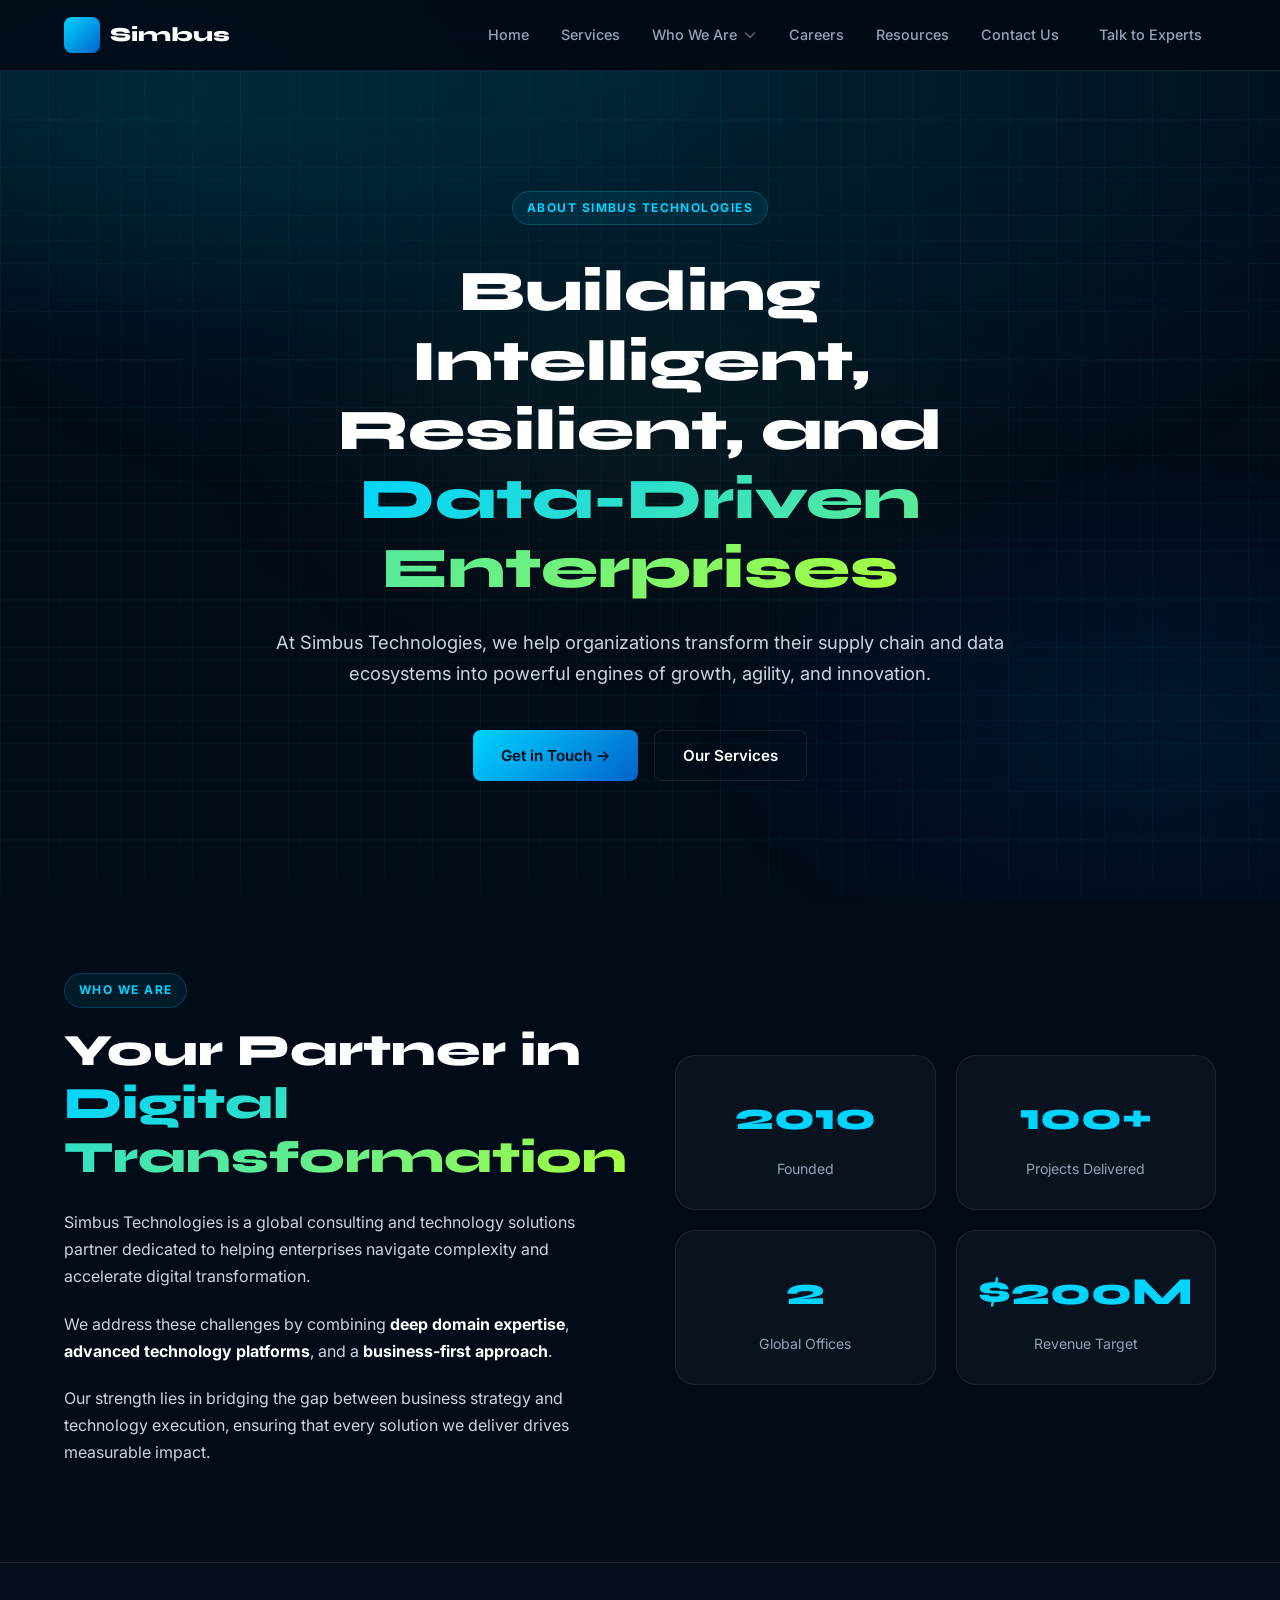
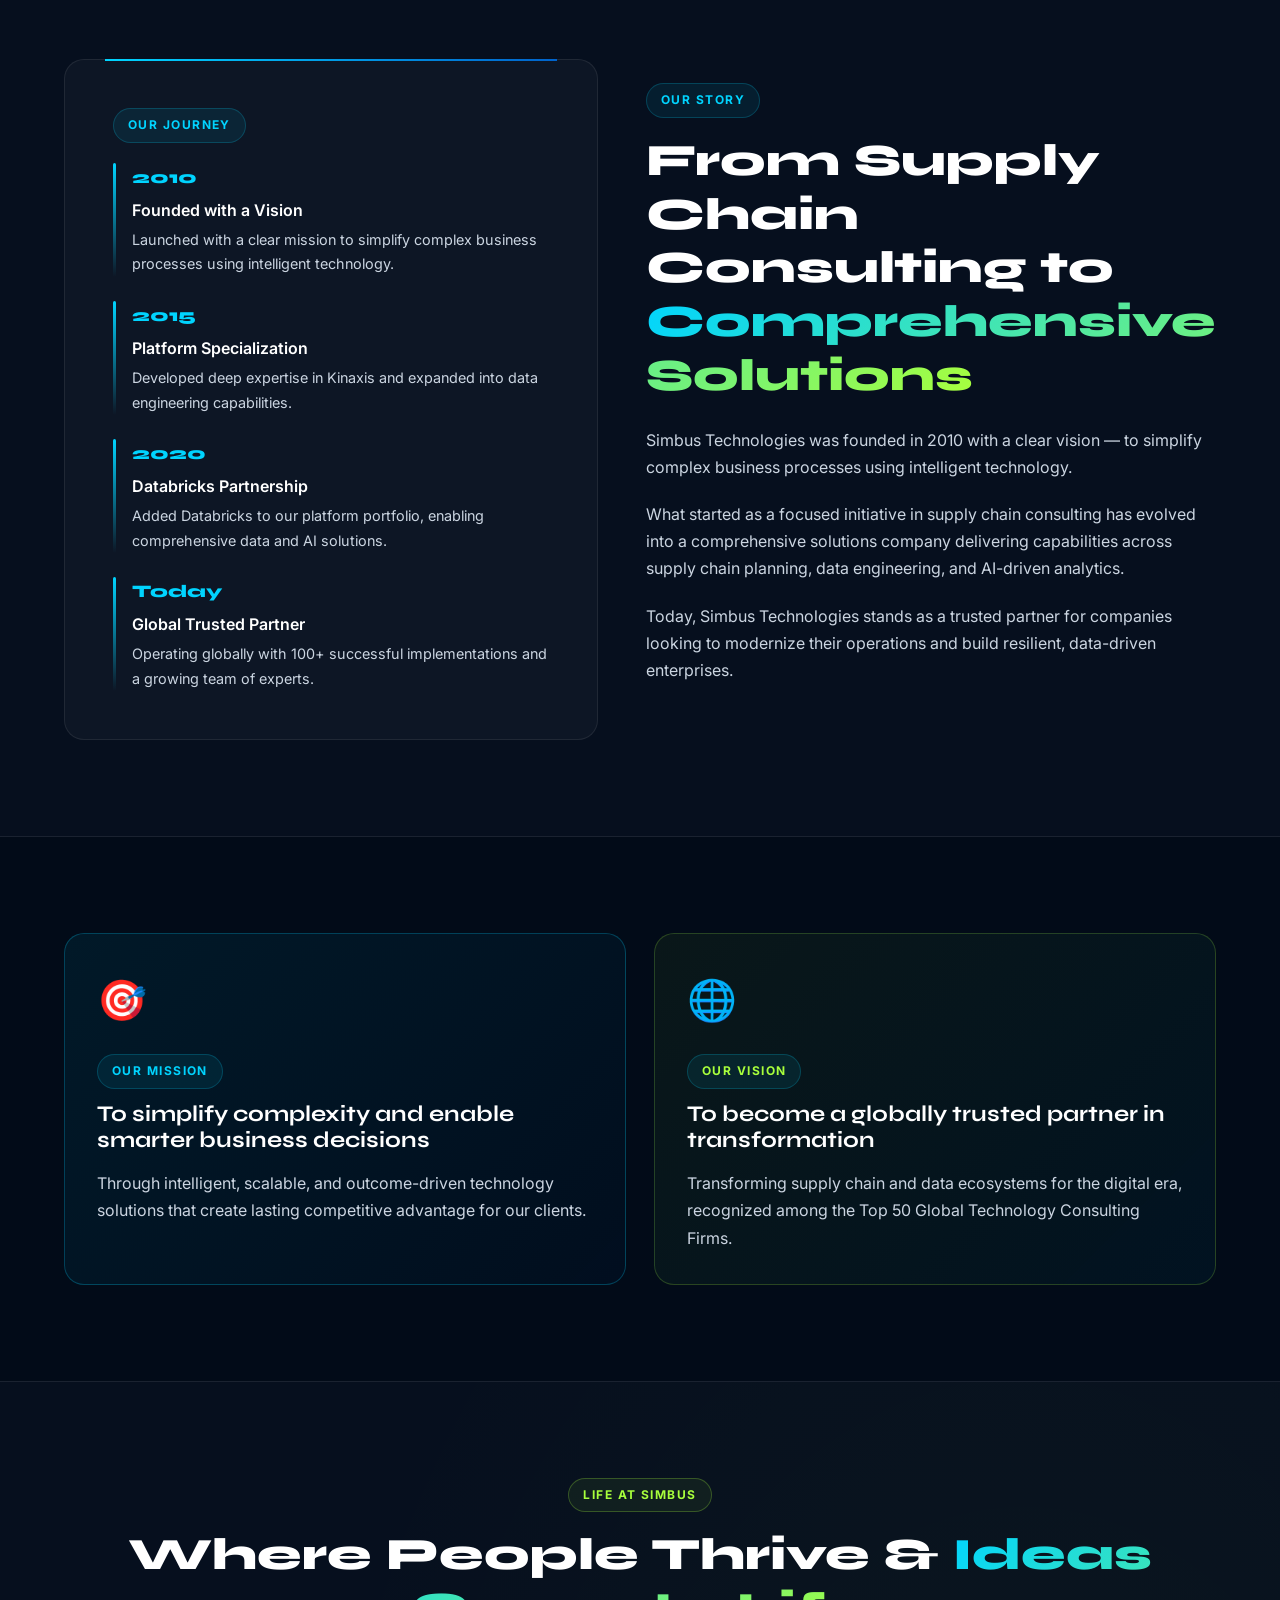
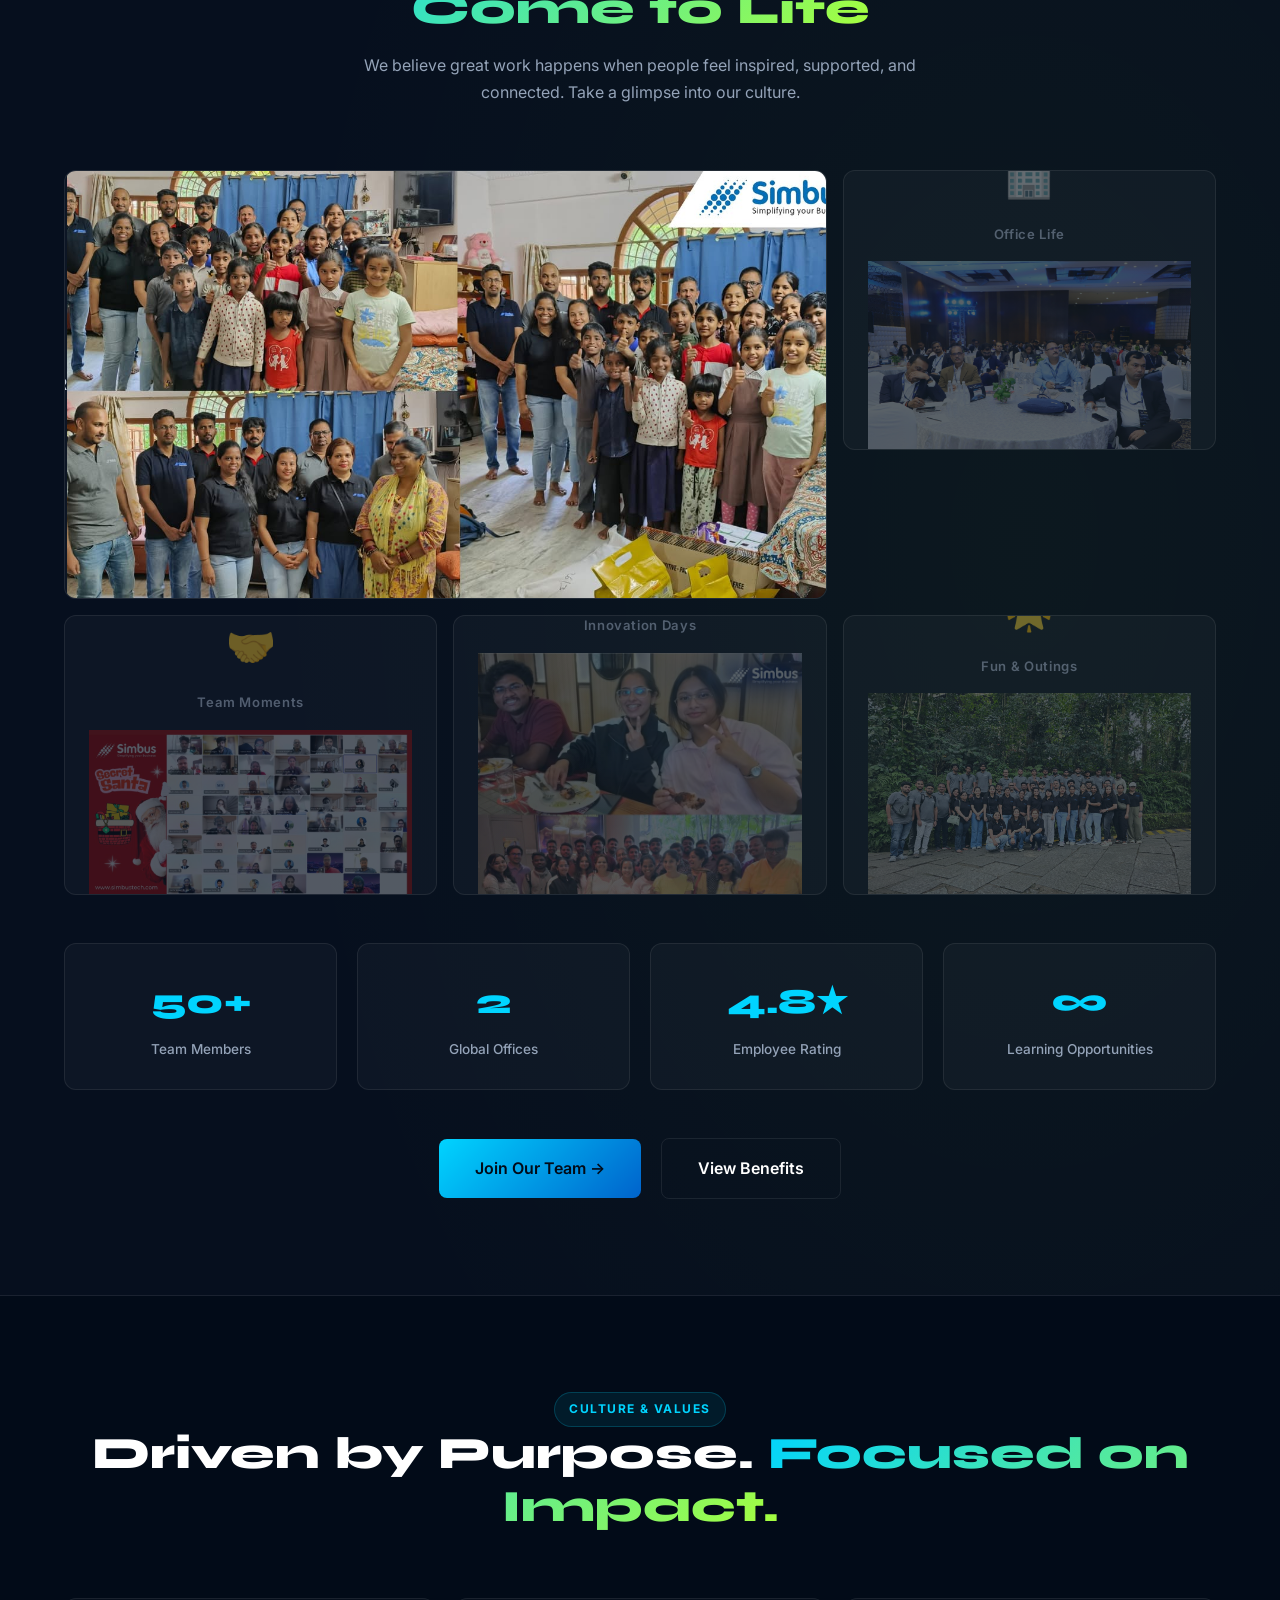
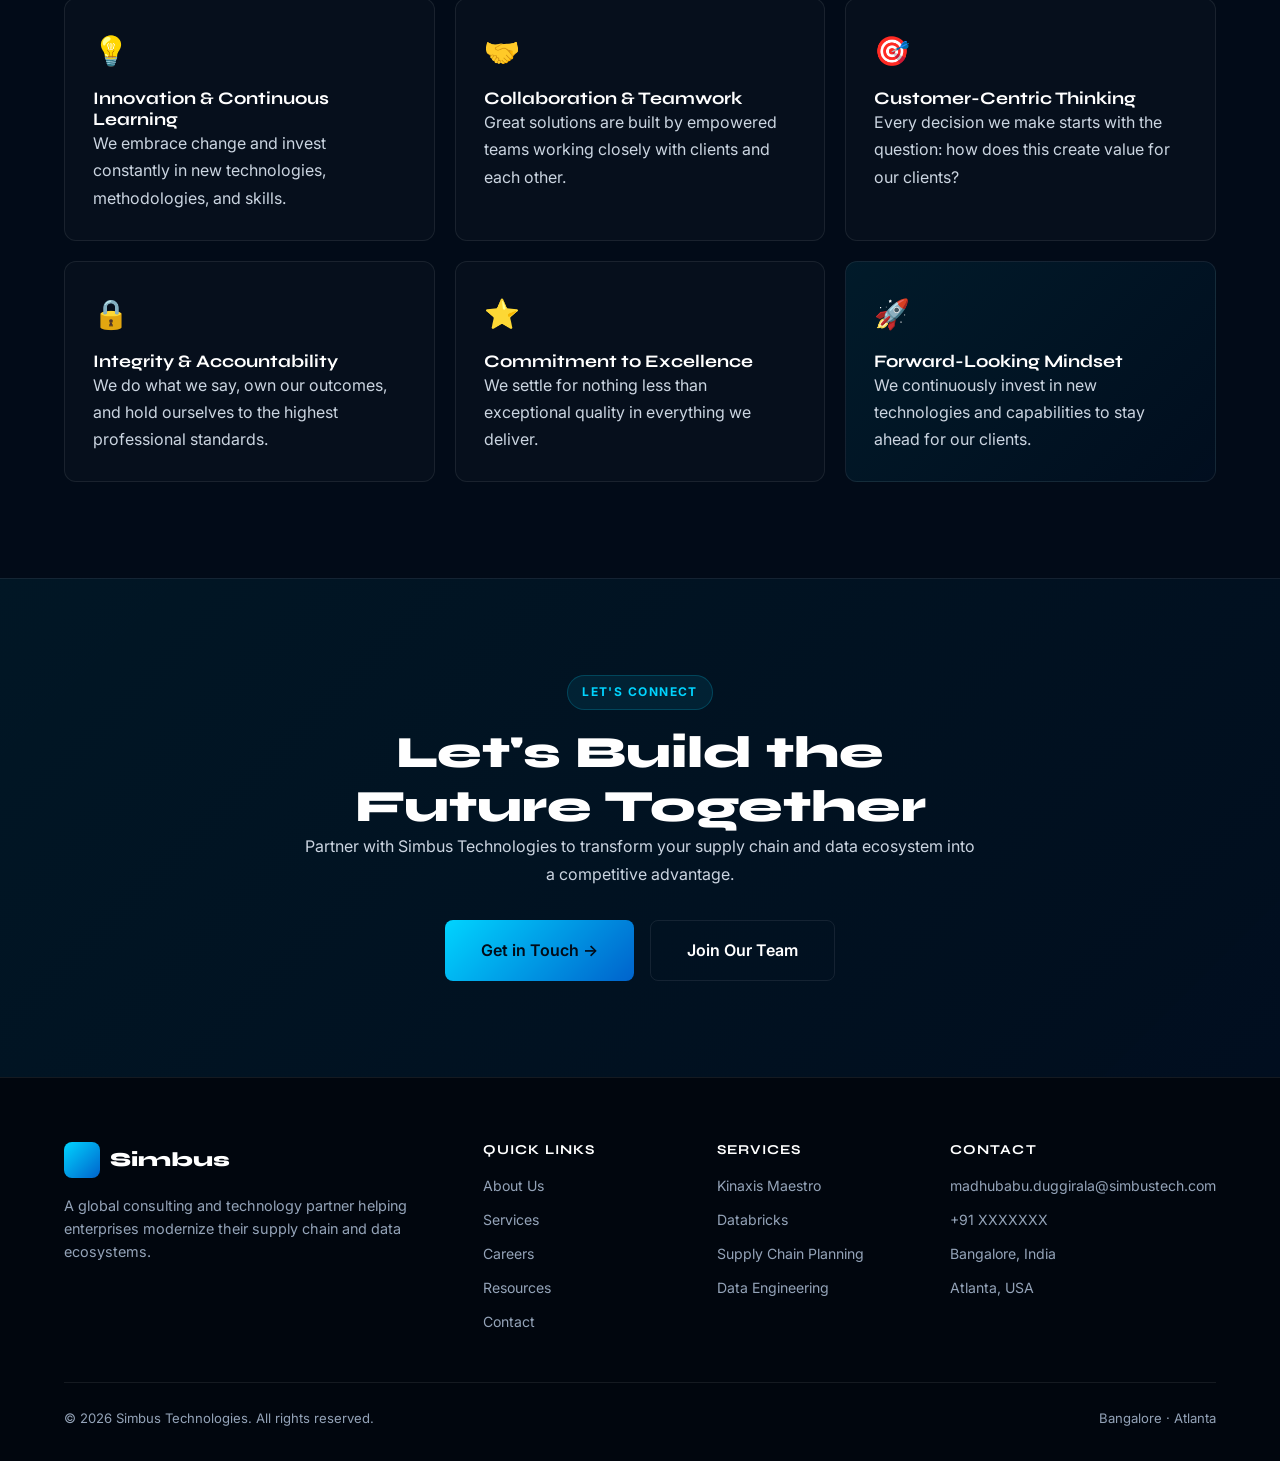
==== commit 41e8edf4: "nav bar changes" ====
--- a/about.html
+++ b/about.html
@@ -477,12 +477,13 @@
   <div class="container">
     <div class="nav-inner">
       <a href="index.html" class="logo">
-        <div class="logo-icon">S</div>
-        Simbus<span>Tech</span>
+        <div class="logo-icon"></div>
+        Simbus
       </a>
 
       <div class="nav-links">
         <a href="index.html">Home</a>
+        <a href="services.html">Services</a>
 
         <!-- WHO WE ARE DROPDOWN -->
         <div class="dropdown-wrap">
@@ -593,7 +594,7 @@
           </div><!-- /dropdown-panel -->
         </div><!-- /dropdown-wrap -->
 
-        <a href="services.html">Services</a>
+        
         <a href="careers.html">Careers</a>
         <a href="resources.html">Resources</a>
         <a href="contact.html">Contact Us</a>
@@ -912,7 +913,7 @@
   <div class="container">
     <div class="footer-grid">
       <div class="footer-brand">
-        <a href="index.html" class="logo"><div class="logo-icon">S</div>Simbus<span>Tech</span></a>
+        <a href="index.html" class="logo"><div class="logo-icon"> </div>Simbus</a>
         <p>A global consulting and technology partner helping enterprises modernize their supply chain and data ecosystems.</p>
       </div>
       <div class="footer-col">
